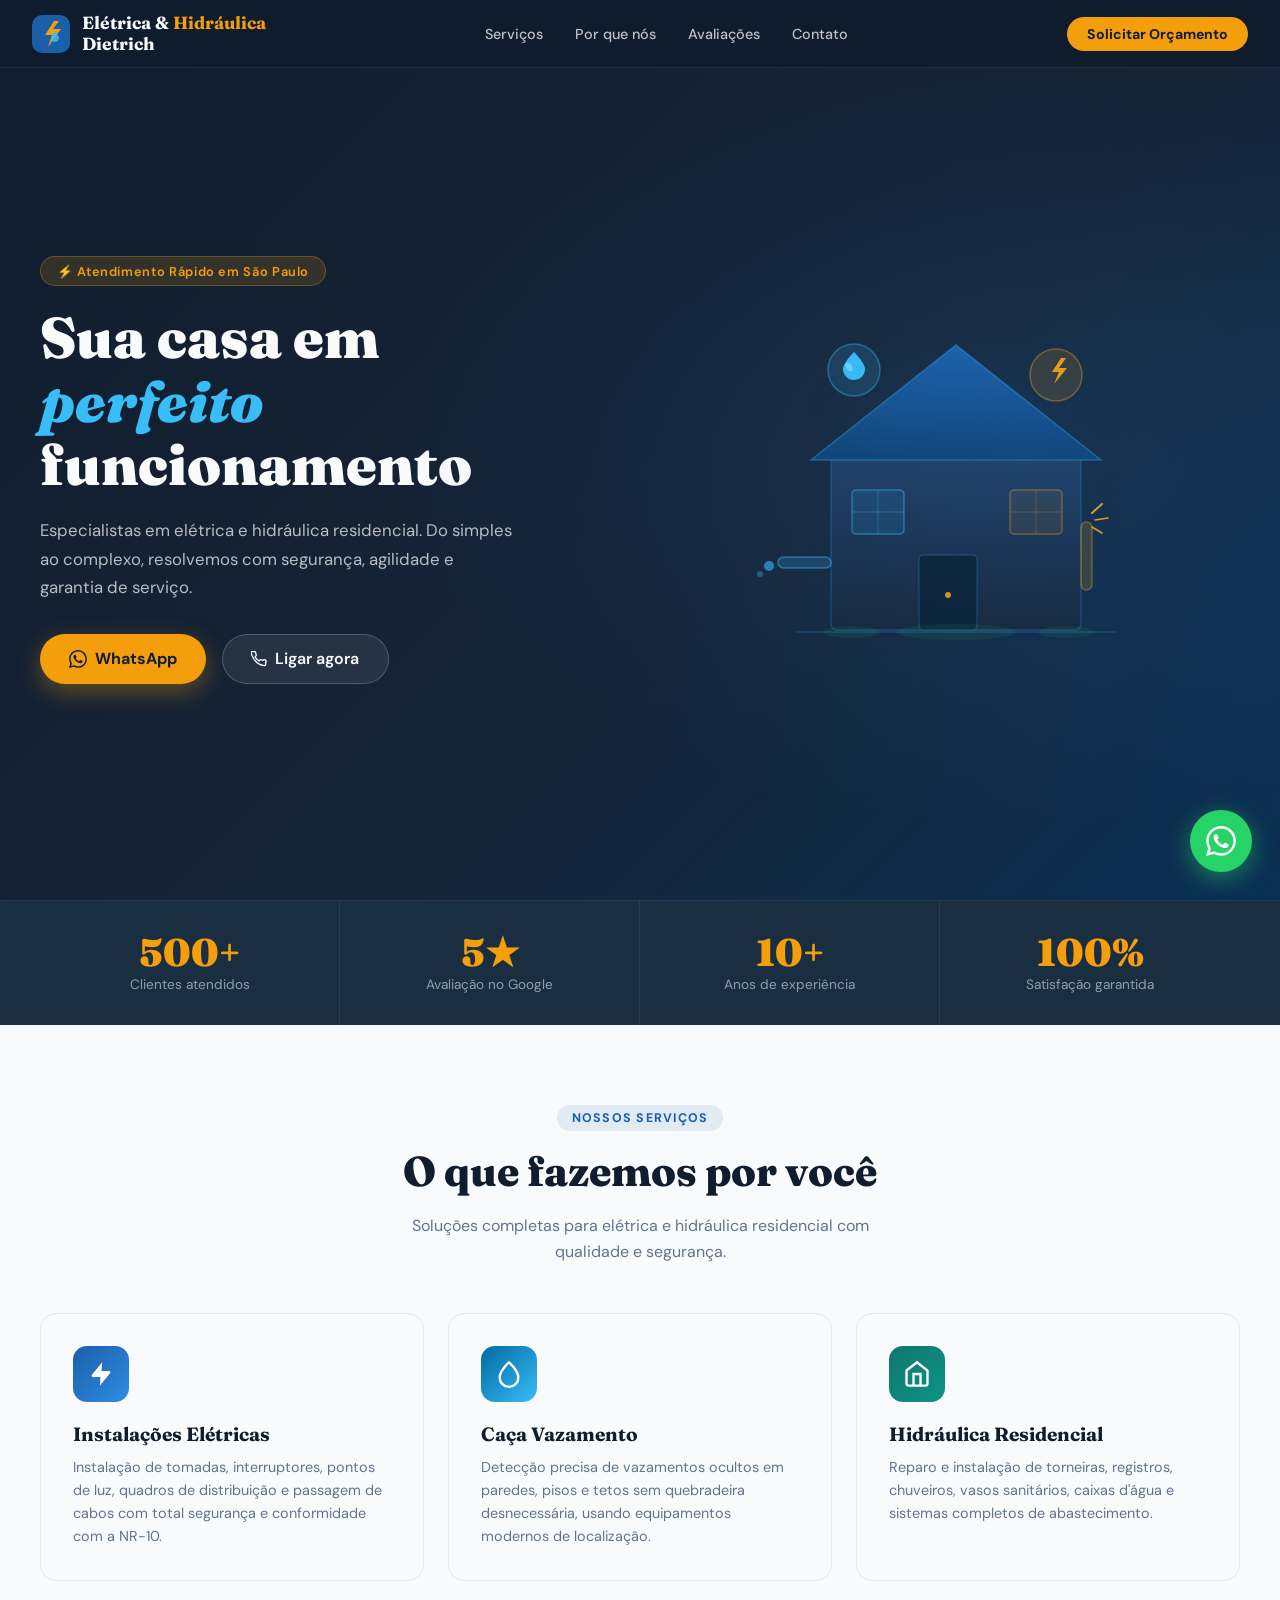
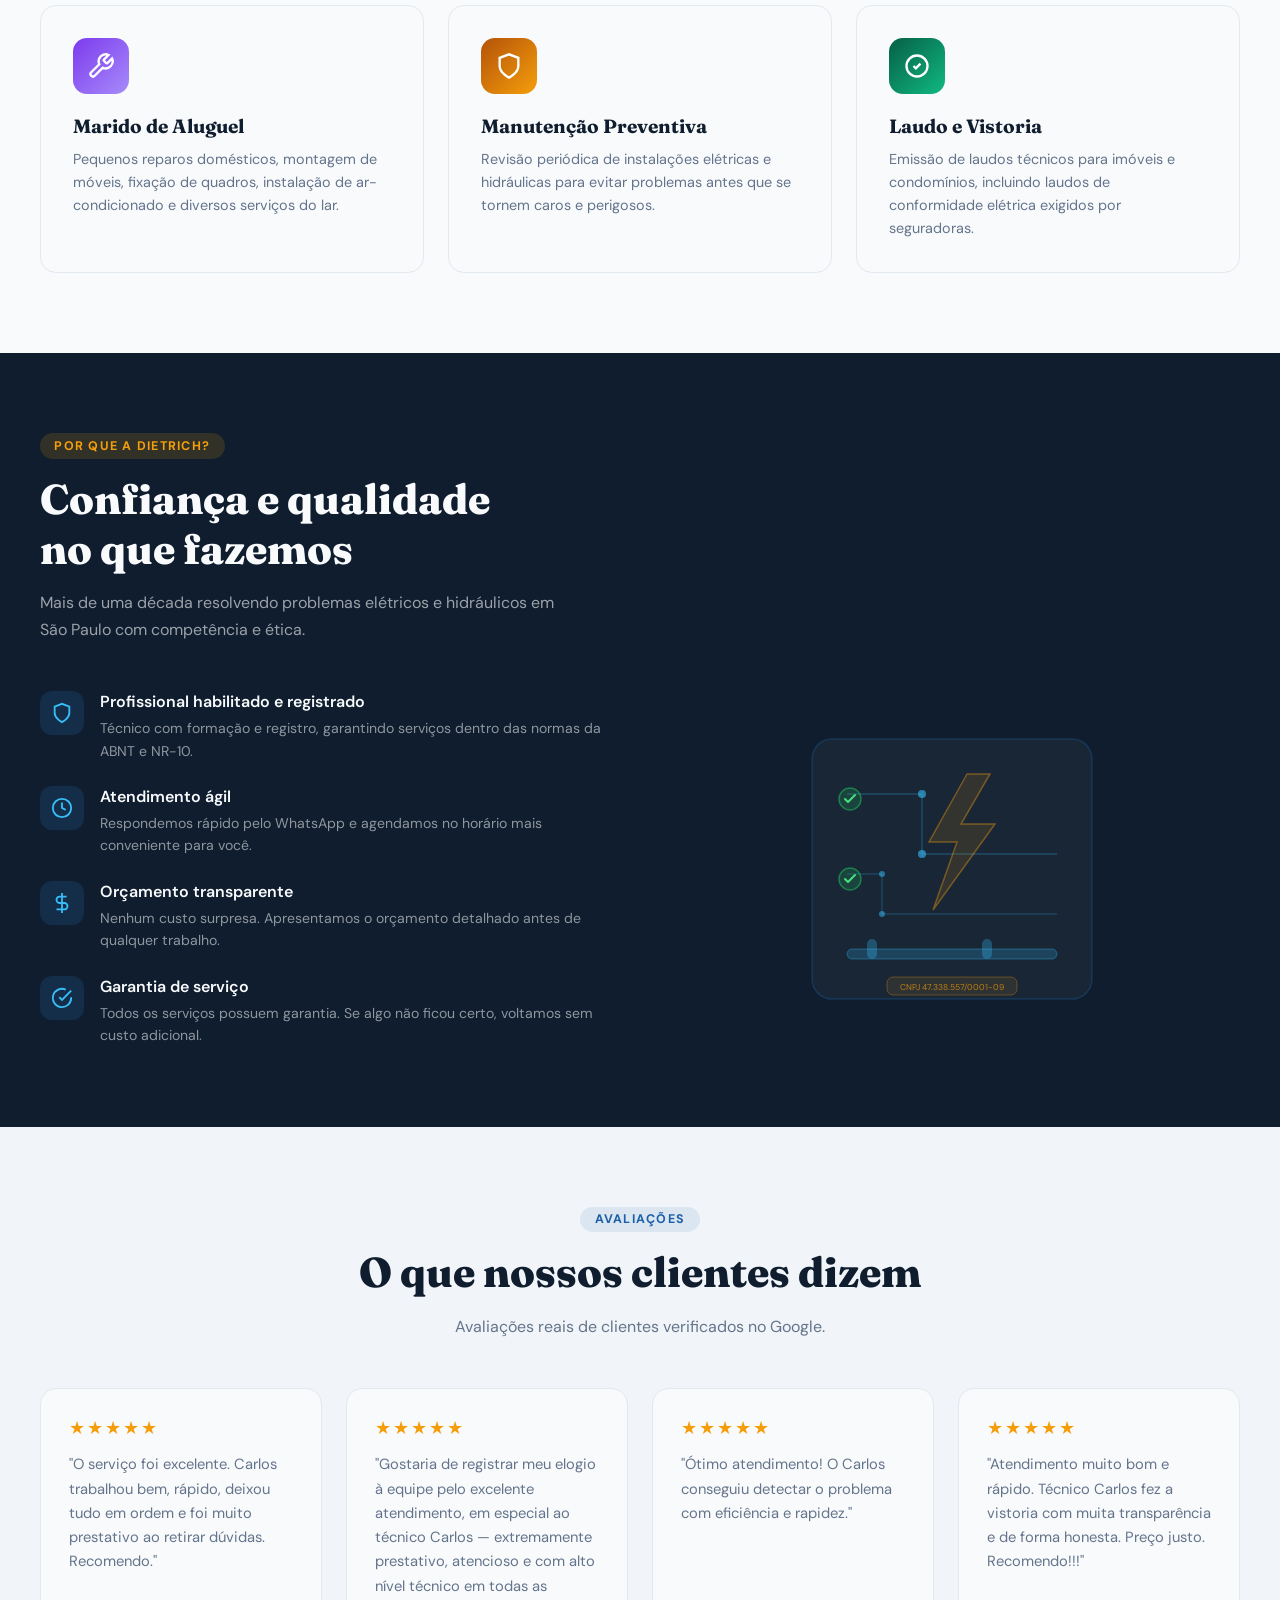
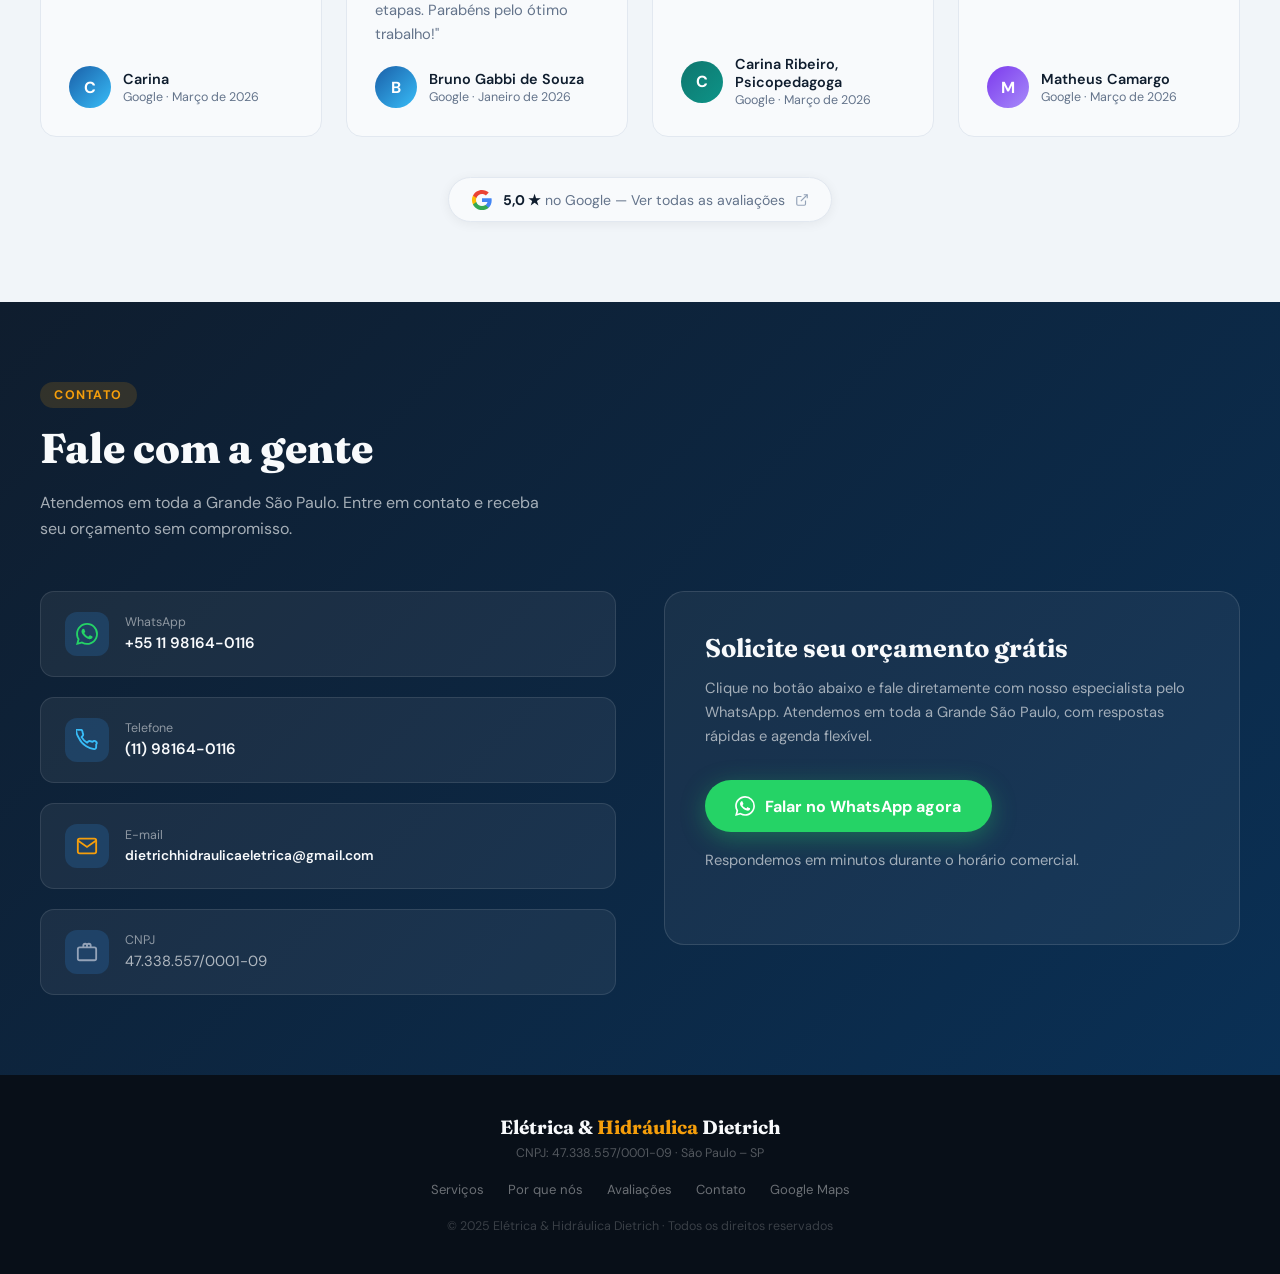
==== index.html @ a181a223 "Add files via upload" ====
<!DOCTYPE html>
<html lang="pt-BR">
<head>
  <meta charset="UTF-8"/>
  <meta name="viewport" content="width=device-width, initial-scale=1.0"/>
  <title>Elétrica & Hidráulica Dietrich – Manutenção Residencial em SP</title>
  <meta name="description" content="Especialistas em elétrica e hidráulica residencial em São Paulo. Atendimento rápido, profissional e confiável. Orçamento grátis!"/>
  <link rel="preconnect" href="https://fonts.googleapis.com"/>
  <link rel="preconnect" href="https://fonts.gstatic.com" crossorigin/>
  <link href="https://fonts.googleapis.com/css2?family=Fraunces:ital,wght@0,300;0,500;0,700;0,900;1,300&family=DM+Sans:wght@300;400;500;600&display=swap" rel="stylesheet"/>
  <style>
    *, *::before, *::after { box-sizing: border-box; margin: 0; padding: 0; }

    :root {
      --navy:   #0f1d2e;
      --navy2:  #162437;
      --blue:   #1a5fa8;
      --sky:    #2f8de4;
      --accent: #f59e0b;
      --water:  #38bdf8;
      --white:  #f8fafc;
      --gray:   #64748b;
      --light:  #e2e8f0;
      --card:   #1a2e42;
      --radius: 16px;
    }

    html { scroll-behavior: smooth; }

    body {
      font-family: 'DM Sans', sans-serif;
      background: var(--white);
      color: var(--navy);
      overflow-x: hidden;
    }

    /* ── NAV ── */
    nav {
      position: fixed; top: 0; left: 0; right: 0; z-index: 100;
      background: rgba(15,29,46,0.95);
      backdrop-filter: blur(12px);
      padding: 0 2rem;
      height: 68px;
      display: flex; align-items: center; justify-content: space-between;
      border-bottom: 1px solid rgba(255,255,255,0.07);
    }
    .nav-logo {
      display: flex; align-items: center; gap: 12px;
      text-decoration: none;
    }
    .nav-logo-text {
      font-family: 'Fraunces', serif;
      font-size: 1.1rem; font-weight: 700;
      color: var(--white); line-height: 1.15;
    }
    .nav-logo-text span { color: var(--accent); }
    .nav-links { display: flex; gap: 2rem; list-style: none; }
    .nav-links a {
      color: rgba(248,250,252,0.75);
      text-decoration: none; font-size: .9rem; font-weight: 500;
      transition: color .2s;
    }
    .nav-links a:hover { color: var(--accent); }
    .nav-cta {
      background: var(--accent); color: var(--navy);
      padding: .5rem 1.25rem; border-radius: 50px;
      font-weight: 700; font-size: .88rem; text-decoration: none;
      transition: opacity .2s;
      white-space: nowrap;
    }
    .nav-cta:hover { opacity: .85; }
    .hamburger { display: none; flex-direction: column; gap: 5px; cursor: pointer; }
    .hamburger span { width: 24px; height: 2px; background: var(--white); border-radius: 2px; display: block; }

    /* ── HERO ── */
    .hero {
      min-height: 100vh;
      background: linear-gradient(135deg, var(--navy) 0%, var(--navy2) 60%, #0a3055 100%);
      display: flex; align-items: center;
      padding: 100px 2rem 60px;
      position: relative; overflow: hidden;
    }
    .hero::before {
      content: '';
      position: absolute; inset: 0;
      background: radial-gradient(ellipse 70% 60% at 80% 50%, rgba(47,141,228,0.12) 0%, transparent 70%);
      pointer-events: none;
    }
    .hero-inner {
      max-width: 1200px; margin: 0 auto; width: 100%;
      display: grid; grid-template-columns: 1fr 1fr; gap: 4rem; align-items: center;
    }
    .hero-badge {
      display: inline-flex; align-items: center; gap: 8px;
      background: rgba(245,158,11,0.15);
      border: 1px solid rgba(245,158,11,0.3);
      color: var(--accent);
      padding: .35rem 1rem; border-radius: 50px;
      font-size: .8rem; font-weight: 600; letter-spacing: .05em;
      margin-bottom: 1.25rem;
    }
    .hero h1 {
      font-family: 'Fraunces', serif;
      font-size: clamp(2.2rem, 5vw, 3.6rem);
      font-weight: 900; line-height: 1.1;
      color: var(--white); margin-bottom: 1.25rem;
    }
    .hero h1 em { font-style: italic; color: var(--water); }
    .hero p {
      font-size: 1.05rem; color: rgba(248,250,252,0.72);
      line-height: 1.7; max-width: 480px; margin-bottom: 2rem;
    }
    .hero-actions { display: flex; gap: 1rem; flex-wrap: wrap; }
    .btn-primary {
      background: var(--accent); color: var(--navy);
      padding: .85rem 1.8rem; border-radius: 50px;
      font-weight: 700; font-size: 1rem; text-decoration: none;
      display: inline-flex; align-items: center; gap: 8px;
      transition: transform .2s, box-shadow .2s;
      box-shadow: 0 8px 24px rgba(245,158,11,0.35);
    }
    .btn-primary:hover { transform: translateY(-2px); box-shadow: 0 12px 32px rgba(245,158,11,0.45); }
    .btn-secondary {
      background: rgba(255,255,255,0.08);
      border: 1px solid rgba(255,255,255,0.2);
      color: var(--white);
      padding: .85rem 1.8rem; border-radius: 50px;
      font-weight: 600; font-size: 1rem; text-decoration: none;
      display: inline-flex; align-items: center; gap: 8px;
      transition: background .2s;
    }
    .btn-secondary:hover { background: rgba(255,255,255,0.14); }
    .hero-visual { display: flex; justify-content: center; align-items: center; }

    /* ── STATS ── */
    .stats-bar { background: var(--card); border-top: 1px solid rgba(255,255,255,0.06); }
    .stats-inner {
      max-width: 1200px; margin: 0 auto;
      display: grid; grid-template-columns: repeat(4,1fr);
    }
    .stat-item {
      text-align: center; padding: 2rem 1rem;
      border-right: 1px solid rgba(255,255,255,0.07);
    }
    .stat-item:last-child { border-right: none; }
    .stat-num {
      font-family: 'Fraunces', serif;
      font-size: 2.4rem; font-weight: 900; color: var(--accent); line-height: 1;
    }
    .stat-label { font-size: .85rem; color: rgba(248,250,252,0.55); margin-top: .3rem; }

    /* ── SECTIONS ── */
    section { padding: 80px 2rem; }
    .section-wrap { max-width: 1200px; margin: 0 auto; }
    .section-tag {
      display: inline-block;
      background: rgba(26,95,168,0.1); color: var(--blue);
      font-size: .78rem; font-weight: 700; letter-spacing: .1em; text-transform: uppercase;
      padding: .3rem .9rem; border-radius: 50px; margin-bottom: 1rem;
    }
    .section-title {
      font-family: 'Fraunces', serif;
      font-size: clamp(1.8rem, 4vw, 2.6rem);
      font-weight: 800; line-height: 1.2; color: var(--navy); margin-bottom: 1rem;
    }
    .section-sub { font-size: 1rem; color: var(--gray); max-width: 520px; line-height: 1.65; }
    .text-center { text-align: center; }
    .text-center .section-sub { margin: 0 auto; }

    /* ── SERVICES ── */
    .services-bg { background: #f8fafc; }
    .services-grid {
      display: grid; grid-template-columns: repeat(auto-fit, minmax(300px,1fr));
      gap: 1.5rem; margin-top: 3rem;
    }
    .service-card {
      background: var(--white);
      border: 1px solid var(--light);
      border-radius: var(--radius);
      padding: 2rem;
      transition: transform .25s, box-shadow .25s;
      position: relative; overflow: hidden;
    }
    .service-card::after {
      content: '';
      position: absolute; bottom: 0; left: 0; right: 0; height: 3px;
      background: linear-gradient(90deg, var(--blue), var(--sky));
      transform: scaleX(0); transform-origin: left; transition: transform .3s;
    }
    .service-card:hover { transform: translateY(-4px); box-shadow: 0 12px 40px rgba(15,29,46,0.1); }
    .service-card:hover::after { transform: scaleX(1); }
    .service-icon {
      width: 56px; height: 56px; border-radius: 14px;
      background: linear-gradient(135deg, var(--blue), var(--sky));
      display: flex; align-items: center; justify-content: center;
      margin-bottom: 1.25rem;
    }
    .service-card h3 {
      font-family: 'Fraunces', serif;
      font-size: 1.2rem; font-weight: 700; margin-bottom: .6rem; color: var(--navy);
    }
    .service-card p { font-size: .9rem; color: var(--gray); line-height: 1.6; }

    /* ── WHY ── */
    .why-bg { background: var(--navy); }
    .why-bg .section-tag { background: rgba(245,158,11,0.15); color: var(--accent); }
    .why-bg .section-title { color: var(--white); }
    .why-bg .section-sub { color: rgba(248,250,252,0.6); }
    .why-grid {
      display: grid; grid-template-columns: 1fr 1fr; gap: 3rem; align-items: center; margin-top: 3rem;
    }
    .why-list { display: flex; flex-direction: column; gap: 1.5rem; }
    .why-item { display: flex; gap: 1rem; align-items: flex-start; }
    .why-dot {
      width: 44px; height: 44px; border-radius: 12px; flex-shrink: 0;
      background: rgba(47,141,228,0.15);
      display: flex; align-items: center; justify-content: center;
    }
    .why-item h4 { color: var(--white); font-size: 1rem; font-weight: 600; margin-bottom: .3rem; }
    .why-item p { color: rgba(248,250,252,0.55); font-size: .88rem; line-height: 1.6; }

    /* ── REVIEWS ── */
    .reviews-bg { background: #f1f5f9; }
    .reviews-grid {
      display: grid; grid-template-columns: repeat(auto-fit, minmax(260px,1fr));
      gap: 1.5rem; margin-top: 3rem;
    }
    .review-card {
      background: var(--white); border-radius: var(--radius);
      padding: 1.75rem; border: 1px solid var(--light);
      transition: transform .2s, box-shadow .2s;
      display: flex; flex-direction: column; justify-content: space-between;
    }
    .review-card:hover { transform: translateY(-3px); box-shadow: 0 8px 32px rgba(15,29,46,0.08); }
    .stars { color: #f59e0b; font-size: 1.1rem; margin-bottom: .8rem; letter-spacing: 2px; }
    .review-text { font-size: .92rem; color: var(--gray); line-height: 1.65; margin-bottom: 1.25rem; flex: 1; }
    .review-author { display: flex; align-items: center; gap: .75rem; }
    .review-avatar {
      width: 42px; height: 42px; border-radius: 50%; flex-shrink: 0;
      background: linear-gradient(135deg, var(--blue), var(--water));
      display: flex; align-items: center; justify-content: center;
      color: white; font-weight: 700; font-size: 1rem;
    }
    .review-name { font-weight: 600; font-size: .9rem; color: var(--navy); }
    .review-date { font-size: .78rem; color: var(--gray); margin-top: .1rem; }
    .google-badge-wrap { text-align: center; margin-top: 2.5rem; }
    .google-badge {
      display: inline-flex; align-items: center; gap: 10px;
      background: var(--white); border: 1px solid var(--light);
      border-radius: 50px; padding: .65rem 1.4rem;
      text-decoration: none;
      box-shadow: 0 2px 12px rgba(0,0,0,0.06);
      transition: box-shadow .2s;
    }
    .google-badge:hover { box-shadow: 0 4px 20px rgba(0,0,0,0.1); }
    .google-badge-text { font-size: .88rem; color: var(--gray); }
    .google-badge-text strong { color: var(--navy); }

    /* ── CONTACT ── */
    .contact-bg { background: linear-gradient(135deg, var(--navy) 0%, #0a3055 100%); }
    .contact-bg .section-tag { background: rgba(245,158,11,0.15); color: var(--accent); }
    .contact-bg .section-title { color: var(--white); }
    .contact-bg .section-sub { color: rgba(248,250,252,0.65); }
    .contact-grid {
      display: grid; grid-template-columns: 1fr 1fr; gap: 3rem; align-items: start; margin-top: 3rem;
    }
    .contact-list { display: flex; flex-direction: column; gap: 1.25rem; }
    .contact-item {
      display: flex; align-items: center; gap: 1rem;
      background: rgba(255,255,255,0.06);
      border: 1px solid rgba(255,255,255,0.1);
      border-radius: 14px; padding: 1.25rem 1.5rem;
      text-decoration: none; transition: background .2s;
    }
    .contact-item:hover { background: rgba(255,255,255,0.1); }
    .contact-item-icon {
      width: 44px; height: 44px; border-radius: 12px; flex-shrink: 0;
      background: rgba(47,141,228,0.2);
      display: flex; align-items: center; justify-content: center;
    }
    .contact-label { font-size: .78rem; color: rgba(255,255,255,0.5); margin-bottom: .2rem; }
    .contact-value { color: var(--white); font-weight: 600; font-size: .95rem; }
    .contact-value-muted { color: rgba(255,255,255,0.65); font-weight: 400; font-size: .92rem; }
    .cta-box {
      background: rgba(255,255,255,0.05);
      border: 1px solid rgba(255,255,255,0.12);
      border-radius: 20px; padding: 2.5rem;
    }
    .cta-box h3 {
      font-family: 'Fraunces', serif;
      font-size: 1.6rem; color: var(--white); margin-bottom: .75rem;
    }
    .cta-box p { color: rgba(255,255,255,0.6); font-size: .92rem; line-height: 1.65; margin-bottom: 2rem; }
    .btn-whatsapp {
      display: inline-flex; align-items: center; gap: 10px;
      background: #25d366; color: white;
      padding: .95rem 1.9rem; border-radius: 50px;
      font-weight: 700; font-size: 1rem; text-decoration: none;
      box-shadow: 0 6px 24px rgba(37,211,102,0.35);
      transition: transform .2s, box-shadow .2s;
    }
    .btn-whatsapp:hover { transform: translateY(-2px); box-shadow: 0 10px 32px rgba(37,211,102,0.45); }
    .cta-note { font-size: .8rem; color: rgba(255,255,255,0.3); margin-top: 1rem; }

    /* ── FOOTER ── */
    footer {
      background: #080f18;
      padding: 2.5rem 2rem; text-align: center;
    }
    .footer-logo {
      font-family: 'Fraunces', serif;
      font-size: 1.2rem; font-weight: 700; color: var(--white); margin-bottom: .4rem;
    }
    .footer-logo span { color: var(--accent); }
    .footer-cnpj { font-size: .78rem; color: rgba(255,255,255,0.3); margin-bottom: 1.25rem; }
    .footer-links { display: flex; gap: 1.5rem; justify-content: center; flex-wrap: wrap; margin-bottom: 1.25rem; }
    .footer-links a { color: rgba(255,255,255,0.4); font-size: .82rem; text-decoration: none; transition: color .2s; }
    .footer-links a:hover { color: var(--accent); }
    .footer-copy { font-size: .78rem; color: rgba(255,255,255,0.2); }

    /* ── FLOATING WHATSAPP ── */
    .float-wa {
      position: fixed; bottom: 28px; right: 28px; z-index: 200;
      width: 62px; height: 62px; border-radius: 50%;
      background: #25d366;
      display: flex; align-items: center; justify-content: center;
      box-shadow: 0 6px 24px rgba(37,211,102,0.5);
      text-decoration: none;
      animation: pulse-wa 2.5s infinite;
      transition: transform .2s;
    }
    .float-wa:hover { transform: scale(1.1); animation: none; box-shadow: 0 8px 32px rgba(37,211,102,0.6); }
    @keyframes pulse-wa {
      0%,100% { box-shadow: 0 6px 24px rgba(37,211,102,0.5); }
      50% { box-shadow: 0 6px 36px rgba(37,211,102,0.8), 0 0 0 12px rgba(37,211,102,0.12); }
    }

    /* ── REVEAL ── */
    .reveal { opacity: 0; transform: translateY(28px); transition: opacity .6s ease, transform .6s ease; }
    .reveal.visible { opacity: 1; transform: none; }

    /* ── RESPONSIVE ── */
    @media (max-width: 900px) {
      .nav-links, .nav-cta { display: none; }
      .hamburger { display: flex; }
      .hero-inner { grid-template-columns: 1fr; text-align: center; }
      .hero-visual { display: none; }
      .hero-actions { justify-content: center; }
      .hero p { margin-left: auto; margin-right: auto; }
      .stats-inner { grid-template-columns: repeat(2,1fr); }
      .stat-item:nth-child(2) { border-right: none; }
      .stat-item { border-bottom: 1px solid rgba(255,255,255,0.07); }
      .stat-item:nth-last-child(-n+2) { border-bottom: none; }
      .why-grid { grid-template-columns: 1fr; }
      .why-visual { display: none; }
      .contact-grid { grid-template-columns: 1fr; }
    }
    @media (max-width: 500px) {
      section { padding: 60px 1.25rem; }
      .hero { padding: 90px 1.25rem 50px; }
      .stats-inner { grid-template-columns: 1fr 1fr; }
    }
  </style>
</head>
<body>

<!-- ═══ NAV ═══ -->
<nav>
  <a class="nav-logo" href="#">
    <svg width="38" height="38" viewBox="0 0 38 38" fill="none">
      <rect width="38" height="38" rx="10" fill="#1a5fa8"/>
      <path d="M22 6L13 20h7l-4 12 13-18h-8l6-8z" fill="#f59e0b"/>
      <path d="M27 23c0 2.2-1.8 4-4 4s-4-1.8-4-4c0-2.2 4-7 4-7s4 4.8 4 7z" fill="#38bdf8" opacity=".85"/>
    </svg>
    <span class="nav-logo-text">Elétrica &amp; <span>Hidráulica</span><br>Dietrich</span>
  </a>
  <ul class="nav-links">
    <li><a href="#servicos">Serviços</a></li>
    <li><a href="#por-que">Por que nós</a></li>
    <li><a href="#avaliacoes">Avaliações</a></li>
    <li><a href="#contato">Contato</a></li>
  </ul>
  <a class="nav-cta" href="https://wa.me/5511981640116?text=Olá! Gostaria de solicitar um orçamento." target="_blank">Solicitar Orçamento</a>
  <div class="hamburger" id="hamburger">
    <span></span><span></span><span></span>
  </div>
</nav>

<!-- ═══ HERO ═══ -->
<section class="hero">
  <div class="hero-inner">
    <div>
      <div class="hero-badge">⚡ Atendimento Rápido em São Paulo</div>
      <h1>Sua casa em <em>perfeito</em> funcionamento</h1>
      <p>Especialistas em elétrica e hidráulica residencial. Do simples ao complexo, resolvemos com segurança, agilidade e garantia de serviço.</p>
      <div class="hero-actions">
        <a class="btn-primary" href="https://wa.me/5511981640116?text=Olá! Gostaria de solicitar um orçamento." target="_blank">
          <svg width="18" height="18" viewBox="0 0 24 24" fill="currentColor"><path d="M17.472 14.382c-.297-.149-1.758-.867-2.03-.967-.273-.099-.471-.148-.67.15-.197.297-.767.966-.94 1.164-.173.199-.347.223-.644.075-.297-.15-1.255-.463-2.39-1.475-.883-.788-1.48-1.761-1.653-2.059-.173-.297-.018-.458.13-.606.134-.133.298-.347.446-.52.149-.174.198-.298.298-.497.099-.198.05-.371-.025-.52-.075-.149-.669-1.612-.916-2.207-.242-.579-.487-.5-.669-.51-.173-.008-.371-.01-.57-.01-.198 0-.52.074-.792.372-.272.297-1.04 1.016-1.04 2.479 0 1.462 1.065 2.875 1.213 3.074.149.198 2.096 3.2 5.077 4.487.709.306 1.262.489 1.694.625.712.227 1.36.195 1.871.118.571-.085 1.758-.719 2.006-1.413.248-.694.248-1.289.173-1.413-.074-.124-.272-.198-.57-.347m-5.421 7.403h-.004a9.87 9.87 0 01-5.031-1.378l-.361-.214-3.741.982.998-3.648-.235-.374a9.86 9.86 0 01-1.51-5.26c.001-5.45 4.436-9.884 9.888-9.884 2.64 0 5.122 1.03 6.988 2.898a9.825 9.825 0 012.893 6.994c-.003 5.45-4.437 9.884-9.885 9.884m8.413-18.297A11.815 11.815 0 0012.05 0C5.495 0 .16 5.335.157 11.892c0 2.096.547 4.142 1.588 5.945L.057 24l6.305-1.654a11.882 11.882 0 005.683 1.448h.005c6.554 0 11.89-5.335 11.893-11.893a11.821 11.821 0 00-3.48-8.413z"/></svg>
          WhatsApp
        </a>
        <a class="btn-secondary" href="tel:+5511981640116">
          <svg width="16" height="16" viewBox="0 0 24 24" fill="none" stroke="currentColor" stroke-width="2"><path d="M22 16.92v3a2 2 0 01-2.18 2 19.79 19.79 0 01-8.63-3.07A19.5 19.5 0 013.07 9.81a19.79 19.79 0 01-3.07-8.68A2 2 0 012 .83h3a2 2 0 012 1.72 12.84 12.84 0 00.7 2.81 2 2 0 01-.45 2.11L6.09 8.91a16 16 0 006 6l1.27-1.27a2 2 0 012.11-.45 12.84 12.84 0 002.81.7A2 2 0 0122 16.92z"/></svg>
          Ligar agora
        </a>
      </div>
    </div>
    <div class="hero-visual">
      <svg width="400" height="400" viewBox="0 0 400 400" fill="none" xmlns="http://www.w3.org/2000/svg">
        <circle cx="200" cy="200" r="180" fill="url(#heroGlow)"/>
        <defs>
          <radialGradient id="heroGlow" cx="50%" cy="50%" r="50%">
            <stop offset="0%" stop-color="#2f8de4" stop-opacity="0.18"/>
            <stop offset="100%" stop-color="transparent"/>
          </radialGradient>
          <linearGradient id="houseBody" x1="0" y1="0" x2="0" y2="1">
            <stop offset="0%" stop-color="#1e3a5f"/>
            <stop offset="100%" stop-color="#162437"/>
          </linearGradient>
          <linearGradient id="roofGrad" x1="0" y1="0" x2="0" y2="1">
            <stop offset="0%" stop-color="#1a5fa8"/>
            <stop offset="100%" stop-color="#0f3d6e"/>
          </linearGradient>
        </defs>
        <!-- House -->
        <rect x="75" y="185" width="250" height="175" rx="6" fill="url(#houseBody)" stroke="rgba(47,141,228,0.3)" stroke-width="1.5"/>
        <polygon points="55,190 200,75 345,190" fill="url(#roofGrad)" stroke="rgba(56,189,248,0.35)" stroke-width="1.5"/>
        <!-- Door -->
        <rect x="163" y="285" width="58" height="75" rx="4" fill="#0a1e30" stroke="rgba(47,141,228,0.4)" stroke-width="1"/>
        <circle cx="192" cy="325" r="3" fill="rgba(245,158,11,0.9)"/>
        <!-- Windows -->
        <rect x="96" y="220" width="52" height="44" rx="4" fill="rgba(56,189,248,0.1)" stroke="rgba(56,189,248,0.45)" stroke-width="1.5"/>
        <line x1="122" y1="220" x2="122" y2="264" stroke="rgba(56,189,248,0.3)" stroke-width="1"/>
        <line x1="96" y1="242" x2="148" y2="242" stroke="rgba(56,189,248,0.3)" stroke-width="1"/>
        <rect x="254" y="220" width="52" height="44" rx="4" fill="rgba(245,158,11,0.08)" stroke="rgba(245,158,11,0.4)" stroke-width="1.5"/>
        <line x1="280" y1="220" x2="280" y2="264" stroke="rgba(245,158,11,0.25)" stroke-width="1"/>
        <line x1="254" y1="242" x2="306" y2="242" stroke="rgba(245,158,11,0.25)" stroke-width="1"/>
        <!-- Electric badge -->
        <circle cx="300" cy="105" r="26" fill="rgba(245,158,11,0.15)" stroke="rgba(245,158,11,0.4)" stroke-width="1.5"/>
        <path d="M305 88l-9 14h7l-5 12 13-16h-8l7-10z" fill="#f59e0b"/>
        <!-- Water drop badge -->
        <circle cx="98" cy="100" r="26" fill="rgba(56,189,248,0.15)" stroke="rgba(56,189,248,0.4)" stroke-width="1.5"/>
        <path d="M98 82c0 0-11 11-11 17a11 11 0 0022 0c0-6-11-17-11-17z" fill="#38bdf8"/>
        <ellipse cx="93" cy="97" rx="3" ry="5" fill="rgba(255,255,255,0.3)" transform="rotate(-30 93 97)"/>
        <!-- Pipe left -->
        <rect x="22" y="287" width="53" height="11" rx="5.5" fill="rgba(56,189,248,0.2)" stroke="rgba(56,189,248,0.45)" stroke-width="1.5"/>
        <circle cx="13" cy="296" r="5" fill="rgba(56,189,248,0.6)"/>
        <circle cx="4" cy="304" r="3" fill="rgba(56,189,248,0.35)"/>
        <!-- Conduit right -->
        <rect x="325" y="252" width="11" height="68" rx="5.5" fill="rgba(245,158,11,0.18)" stroke="rgba(245,158,11,0.4)" stroke-width="1.5"/>
        <line x1="336" y1="243" x2="346" y2="234" stroke="#f59e0b" stroke-width="2" stroke-linecap="round"/>
        <line x1="339" y1="250" x2="352" y2="248" stroke="#f59e0b" stroke-width="1.5" stroke-linecap="round"/>
        <line x1="336" y1="257" x2="346" y2="263" stroke="#f59e0b" stroke-width="1.5" stroke-linecap="round"/>
        <!-- Ground -->
        <line x1="40" y1="362" x2="360" y2="362" stroke="rgba(47,141,228,0.2)" stroke-width="2"/>
        <ellipse cx="200" cy="362" rx="60" ry="8" fill="rgba(34,197,94,0.1)"/>
        <ellipse cx="95" cy="362" rx="28" ry="6" fill="rgba(34,197,94,0.1)"/>
        <ellipse cx="310" cy="362" rx="28" ry="6" fill="rgba(34,197,94,0.1)"/>
      </svg>
    </div>
  </div>
</section>

<!-- ═══ STATS ═══ -->
<div class="stats-bar">
  <div class="stats-inner">
    <div class="stat-item">
      <div class="stat-num">500+</div>
      <div class="stat-label">Clientes atendidos</div>
    </div>
    <div class="stat-item">
      <div class="stat-num">5★</div>
      <div class="stat-label">Avaliação no Google</div>
    </div>
    <div class="stat-item">
      <div class="stat-num">10+</div>
      <div class="stat-label">Anos de experiência</div>
    </div>
    <div class="stat-item">
      <div class="stat-num">100%</div>
      <div class="stat-label">Satisfação garantida</div>
    </div>
  </div>
</div>

<!-- ═══ SERVIÇOS ═══ -->
<section id="servicos" class="services-bg">
  <div class="section-wrap">
    <div class="text-center">
      <span class="section-tag">Nossos Serviços</span>
      <h2 class="section-title">O que fazemos por você</h2>
      <p class="section-sub">Soluções completas para elétrica e hidráulica residencial com qualidade e segurança.</p>
    </div>
    <div class="services-grid">

      <div class="service-card reveal">
        <div class="service-icon">
          <svg width="28" height="28" viewBox="0 0 24 24" fill="white"><path d="M13 2L4.09 12.96A1 1 0 005 14.5h6.5L11 22l8.91-10.96A1 1 0 0019 9.5H12.5L13 2z"/></svg>
        </div>
        <h3>Instalações Elétricas</h3>
        <p>Instalação de tomadas, interruptores, pontos de luz, quadros de distribuição e passagem de cabos com total segurança e conformidade com a NR-10.</p>
      </div>

      <div class="service-card reveal">
        <div class="service-icon" style="background:linear-gradient(135deg,#0369a1,#38bdf8)">
          <svg width="28" height="28" viewBox="0 0 24 24" fill="none" stroke="white" stroke-width="2"><path d="M12 2c0 0-8 7-8 13a8 8 0 0016 0c0-6-8-13-8-13z"/></svg>
        </div>
        <h3>Caça Vazamento</h3>
        <p>Detecção precisa de vazamentos ocultos em paredes, pisos e tetos sem quebradeira desnecessária, usando equipamentos modernos de localização.</p>
      </div>

      <div class="service-card reveal">
        <div class="service-icon" style="background:linear-gradient(135deg,#0f766e,#0d9488)">
          <svg width="28" height="28" viewBox="0 0 24 24" fill="none" stroke="white" stroke-width="2"><path d="M3 9l9-7 9 7v11a2 2 0 01-2 2H5a2 2 0 01-2-2z"/><polyline points="9 22 9 12 15 12 15 22"/></svg>
        </div>
        <h3>Hidráulica Residencial</h3>
        <p>Reparo e instalação de torneiras, registros, chuveiros, vasos sanitários, caixas d'água e sistemas completos de abastecimento.</p>
      </div>

      <div class="service-card reveal">
        <div class="service-icon" style="background:linear-gradient(135deg,#7c3aed,#a78bfa)">
          <svg width="28" height="28" viewBox="0 0 24 24" fill="none" stroke="white" stroke-width="2"><path d="M14.7 6.3a1 1 0 000 1.4l1.6 1.6a1 1 0 001.4 0l3.77-3.77a6 6 0 01-7.94 7.94l-6.91 6.91a2.12 2.12 0 01-3-3l6.91-6.91a6 6 0 017.94-7.94l-3.76 3.76z"/></svg>
        </div>
        <h3>Marido de Aluguel</h3>
        <p>Pequenos reparos domésticos, montagem de móveis, fixação de quadros, instalação de ar-condicionado e diversos serviços do lar.</p>
      </div>

      <div class="service-card reveal">
        <div class="service-icon" style="background:linear-gradient(135deg,#b45309,#f59e0b)">
          <svg width="28" height="28" viewBox="0 0 24 24" fill="none" stroke="white" stroke-width="2"><path d="M12 22s8-4 8-10V5l-8-3-8 3v7c0 6 8 10 8 10z"/></svg>
        </div>
        <h3>Manutenção Preventiva</h3>
        <p>Revisão periódica de instalações elétricas e hidráulicas para evitar problemas antes que se tornem caros e perigosos.</p>
      </div>

      <div class="service-card reveal">
        <div class="service-icon" style="background:linear-gradient(135deg,#065f46,#10b981)">
          <svg width="28" height="28" viewBox="0 0 24 24" fill="none" stroke="white" stroke-width="2"><path d="M9 12l2 2 4-4"/><path d="M21 12c0 4.97-4.03 9-9 9S3 16.97 3 12 7.03 3 12 3s9 4.03 9 9z"/></svg>
        </div>
        <h3>Laudo e Vistoria</h3>
        <p>Emissão de laudos técnicos para imóveis e condomínios, incluindo laudos de conformidade elétrica exigidos por seguradoras.</p>
      </div>

    </div>
  </div>
</section>

<!-- ═══ POR QUE NÓS ═══ -->
<section id="por-que" class="why-bg">
  <div class="section-wrap">
    <span class="section-tag">Por que a Dietrich?</span>
    <h2 class="section-title">Confiança e qualidade<br>no que fazemos</h2>
    <p class="section-sub">Mais de uma década resolvendo problemas elétricos e hidráulicos em São Paulo com competência e ética.</p>
    <div class="why-grid">
      <div class="why-list">
        <div class="why-item reveal">
          <div class="why-dot">
            <svg width="22" height="22" viewBox="0 0 24 24" fill="none" stroke="#38bdf8" stroke-width="2"><path d="M12 22s8-4 8-10V5l-8-3-8 3v7c0 6 8 10 8 10z"/></svg>
          </div>
          <div>
            <h4>Profissional habilitado e registrado</h4>
            <p>Técnico com formação e registro, garantindo serviços dentro das normas da ABNT e NR-10.</p>
          </div>
        </div>
        <div class="why-item reveal">
          <div class="why-dot">
            <svg width="22" height="22" viewBox="0 0 24 24" fill="none" stroke="#38bdf8" stroke-width="2"><circle cx="12" cy="12" r="10"/><path d="M12 6v6l4 2"/></svg>
          </div>
          <div>
            <h4>Atendimento ágil</h4>
            <p>Respondemos rápido pelo WhatsApp e agendamos no horário mais conveniente para você.</p>
          </div>
        </div>
        <div class="why-item reveal">
          <div class="why-dot">
            <svg width="22" height="22" viewBox="0 0 24 24" fill="none" stroke="#38bdf8" stroke-width="2"><line x1="12" y1="1" x2="12" y2="23"/><path d="M17 5H9.5a3.5 3.5 0 000 7h5a3.5 3.5 0 010 7H6"/></svg>
          </div>
          <div>
            <h4>Orçamento transparente</h4>
            <p>Nenhum custo surpresa. Apresentamos o orçamento detalhado antes de qualquer trabalho.</p>
          </div>
        </div>
        <div class="why-item reveal">
          <div class="why-dot">
            <svg width="22" height="22" viewBox="0 0 24 24" fill="none" stroke="#38bdf8" stroke-width="2"><path d="M22 11.08V12a10 10 0 11-5.93-9.14"/><polyline points="22 4 12 14.01 9 11.01"/></svg>
          </div>
          <div>
            <h4>Garantia de serviço</h4>
            <p>Todos os serviços possuem garantia. Se algo não ficou certo, voltamos sem custo adicional.</p>
          </div>
        </div>
      </div>
      <div class="why-visual reveal" style="display:flex;justify-content:center;">
        <svg width="320" height="300" viewBox="0 0 320 300" fill="none" xmlns="http://www.w3.org/2000/svg">
          <rect x="20" y="20" width="280" height="260" rx="20" fill="rgba(255,255,255,0.04)" stroke="rgba(47,141,228,0.2)" stroke-width="1.5"/>
          <line x1="55" y1="75" x2="130" y2="75" stroke="rgba(56,189,248,0.25)" stroke-width="1.5"/>
          <line x1="130" y1="75" x2="130" y2="135" stroke="rgba(56,189,248,0.25)" stroke-width="1.5"/>
          <line x1="130" y1="135" x2="265" y2="135" stroke="rgba(56,189,248,0.25)" stroke-width="1.5"/>
          <circle cx="130" cy="75" r="4" fill="#38bdf8" opacity=".6"/>
          <circle cx="130" cy="135" r="4" fill="#38bdf8" opacity=".6"/>
          <line x1="55" y1="155" x2="90" y2="155" stroke="rgba(56,189,248,0.2)" stroke-width="1.5"/>
          <line x1="90" y1="155" x2="90" y2="195" stroke="rgba(56,189,248,0.2)" stroke-width="1.5"/>
          <line x1="90" y1="195" x2="265" y2="195" stroke="rgba(56,189,248,0.2)" stroke-width="1.5"/>
          <circle cx="90" cy="155" r="3" fill="#38bdf8" opacity=".5"/>
          <circle cx="90" cy="195" r="3" fill="#38bdf8" opacity=".5"/>
          <rect x="55" y="230" width="210" height="10" rx="5" fill="rgba(56,189,248,0.2)" stroke="rgba(56,189,248,0.35)" stroke-width="1"/>
          <rect x="75" y="220" width="10" height="20" rx="5" fill="rgba(56,189,248,0.3)"/>
          <rect x="190" y="220" width="10" height="20" rx="5" fill="rgba(56,189,248,0.3)"/>
          <path d="M175 55l-38 68h28l-24 68 62-86h-34l29-50z" fill="rgba(245,158,11,0.12)" stroke="rgba(245,158,11,0.4)" stroke-width="1.5"/>
          <circle cx="58" cy="80" r="11" fill="rgba(34,197,94,0.2)" stroke="rgba(34,197,94,0.5)" stroke-width="1.5"/>
          <path d="M53 80l3 3 7-7" stroke="#4ade80" stroke-width="2" stroke-linecap="round" stroke-linejoin="round"/>
          <circle cx="58" cy="160" r="11" fill="rgba(34,197,94,0.2)" stroke="rgba(34,197,94,0.5)" stroke-width="1.5"/>
          <path d="M53 160l3 3 7-7" stroke="#4ade80" stroke-width="2" stroke-linecap="round" stroke-linejoin="round"/>
          <rect x="95" y="258" width="130" height="18" rx="6" fill="rgba(245,158,11,0.1)" stroke="rgba(245,158,11,0.3)" stroke-width="1"/>
          <text x="160" y="271" fill="rgba(245,158,11,0.7)" font-size="8.5" text-anchor="middle" font-family="DM Sans,sans-serif">CNPJ 47.338.557/0001-09</text>
        </svg>
      </div>
    </div>
  </div>
</section>

<!-- ═══ AVALIAÇÕES ═══ -->
<section id="avaliacoes" class="reviews-bg">
  <div class="section-wrap">
    <div class="text-center">
      <span class="section-tag">Avaliações</span>
      <h2 class="section-title">O que nossos clientes dizem</h2>
      <p class="section-sub">Avaliações reais de clientes verificados no Google.</p>
    </div>
    <div class="reviews-grid">

      <div class="review-card reveal">
        <div>
          <div class="stars">★★★★★</div>
          <p class="review-text">"O serviço foi excelente. Carlos trabalhou bem, rápido, deixou tudo em ordem e foi muito prestativo ao retirar dúvidas. Recomendo."</p>
        </div>
        <div class="review-author">
          <div class="review-avatar">C</div>
          <div>
            <div class="review-name">Carina</div>
            <div class="review-date">Google · Março de 2026</div>
          </div>
        </div>
      </div>

      <div class="review-card reveal">
        <div>
          <div class="stars">★★★★★</div>
          <p class="review-text">"Gostaria de registrar meu elogio à equipe pelo excelente atendimento, em especial ao técnico Carlos — extremamente prestativo, atencioso e com alto nível técnico em todas as etapas. Parabéns pelo ótimo trabalho!"</p>
        </div>
        <div class="review-author">
          <div class="review-avatar" style="background:linear-gradient(135deg,#1a5fa8,#38bdf8)">B</div>
          <div>
            <div class="review-name">Bruno Gabbi de Souza</div>
            <div class="review-date">Google · Janeiro de 2026</div>
          </div>
        </div>
      </div>

      <div class="review-card reveal">
        <div>
          <div class="stars">★★★★★</div>
          <p class="review-text">"Ótimo atendimento! O Carlos conseguiu detectar o problema com eficiência e rapidez."</p>
        </div>
        <div class="review-author">
          <div class="review-avatar" style="background:linear-gradient(135deg,#0f766e,#0d9488)">C</div>
          <div>
            <div class="review-name">Carina Ribeiro, Psicopedagoga</div>
            <div class="review-date">Google · Março de 2026</div>
          </div>
        </div>
      </div>

      <div class="review-card reveal">
        <div>
          <div class="stars">★★★★★</div>
          <p class="review-text">"Atendimento muito bom e rápido. Técnico Carlos fez a vistoria com muita transparência e de forma honesta. Preço justo. Recomendo!!!"</p>
        </div>
        <div class="review-author">
          <div class="review-avatar" style="background:linear-gradient(135deg,#7c3aed,#a78bfa)">M</div>
          <div>
            <div class="review-name">Matheus Camargo</div>
            <div class="review-date">Google · Março de 2026</div>
          </div>
        </div>
      </div>

    </div>

    <div class="google-badge-wrap">
      <a class="google-badge" href="https://maps.app.goo.gl/bh8KC7yodrCmTVv69" target="_blank">
        <svg width="22" height="22" viewBox="0 0 24 24">
          <path d="M22.56 12.25c0-.78-.07-1.53-.2-2.25H12v4.26h5.92c-.26 1.37-1.04 2.53-2.21 3.31v2.77h3.57c2.08-1.92 3.28-4.74 3.28-8.09z" fill="#4285F4"/>
          <path d="M12 23c2.97 0 5.46-.98 7.28-2.66l-3.57-2.77c-.98.66-2.23 1.06-3.71 1.06-2.86 0-5.29-1.93-6.16-4.53H2.18v2.84C3.99 20.53 7.7 23 12 23z" fill="#34A853"/>
          <path d="M5.84 14.09c-.22-.66-.35-1.36-.35-2.09s.13-1.43.35-2.09V7.07H2.18C1.43 8.55 1 10.22 1 12s.43 3.45 1.18 4.93l2.85-2.22.81-.62z" fill="#FBBC05"/>
          <path d="M12 5.38c1.62 0 3.06.56 4.21 1.64l3.15-3.15C17.45 2.09 14.97 1 12 1 7.7 1 3.99 3.47 2.18 7.07l3.66 2.84c.87-2.6 3.3-4.53 6.16-4.53z" fill="#EA4335"/>
        </svg>
        <div class="google-badge-text"><strong>5,0 ★</strong> no Google — Ver todas as avaliações</div>
        <svg width="14" height="14" viewBox="0 0 24 24" fill="none" stroke="#94a3b8" stroke-width="2"><path d="M18 13v6a2 2 0 01-2 2H5a2 2 0 01-2-2V8a2 2 0 012-2h6"/><polyline points="15 3 21 3 21 9"/><line x1="10" y1="14" x2="21" y2="3"/></svg>
      </a>
    </div>
  </div>
</section>

<!-- ═══ CONTATO ═══ -->
<section id="contato" class="contact-bg">
  <div class="section-wrap">
    <span class="section-tag">Contato</span>
    <h2 class="section-title">Fale com a gente</h2>
    <p class="section-sub">Atendemos em toda a Grande São Paulo. Entre em contato e receba seu orçamento sem compromisso.</p>
    <div class="contact-grid">

      <div class="contact-list reveal">
        <a class="contact-item" href="https://wa.me/5511981640116?text=Olá! Gostaria de solicitar um orçamento." target="_blank">
          <div class="contact-item-icon">
            <svg width="22" height="22" viewBox="0 0 24 24" fill="#25d366"><path d="M17.472 14.382c-.297-.149-1.758-.867-2.03-.967-.273-.099-.471-.148-.67.15-.197.297-.767.966-.94 1.164-.173.199-.347.223-.644.075-.297-.15-1.255-.463-2.39-1.475-.883-.788-1.48-1.761-1.653-2.059-.173-.297-.018-.458.13-.606.134-.133.298-.347.446-.52.149-.174.198-.298.298-.497.099-.198.05-.371-.025-.52-.075-.149-.669-1.612-.916-2.207-.242-.579-.487-.5-.669-.51-.173-.008-.371-.01-.57-.01-.198 0-.52.074-.792.372-.272.297-1.04 1.016-1.04 2.479 0 1.462 1.065 2.875 1.213 3.074.149.198 2.096 3.2 5.077 4.487.709.306 1.262.489 1.694.625.712.227 1.36.195 1.871.118.571-.085 1.758-.719 2.006-1.413.248-.694.248-1.289.173-1.413-.074-.124-.272-.198-.57-.347m-5.421 7.403h-.004a9.87 9.87 0 01-5.031-1.378l-.361-.214-3.741.982.998-3.648-.235-.374a9.86 9.86 0 01-1.51-5.26c.001-5.45 4.436-9.884 9.888-9.884 2.64 0 5.122 1.03 6.988 2.898a9.825 9.825 0 012.893 6.994c-.003 5.45-4.437 9.884-9.885 9.884m8.413-18.297A11.815 11.815 0 0012.05 0C5.495 0 .16 5.335.157 11.892c0 2.096.547 4.142 1.588 5.945L.057 24l6.305-1.654a11.882 11.882 0 005.683 1.448h.005c6.554 0 11.89-5.335 11.893-11.893a11.821 11.821 0 00-3.48-8.413z"/></svg>
          </div>
          <div>
            <div class="contact-label">WhatsApp</div>
            <div class="contact-value">+55 11 98164-0116</div>
          </div>
        </a>
        <a class="contact-item" href="tel:+5511981640116">
          <div class="contact-item-icon">
            <svg width="22" height="22" viewBox="0 0 24 24" fill="none" stroke="#38bdf8" stroke-width="2"><path d="M22 16.92v3a2 2 0 01-2.18 2 19.79 19.79 0 01-8.63-3.07A19.5 19.5 0 013.07 9.81a19.79 19.79 0 01-3.07-8.68A2 2 0 012 .83h3a2 2 0 012 1.72 12.84 12.84 0 00.7 2.81 2 2 0 01-.45 2.11L6.09 8.91a16 16 0 006 6l1.27-1.27a2 2 0 012.11-.45 12.84 12.84 0 002.81.7A2 2 0 0122 16.92z"/></svg>
          </div>
          <div>
            <div class="contact-label">Telefone</div>
            <div class="contact-value">(11) 98164-0116</div>
          </div>
        </a>
        <a class="contact-item" href="mailto:dietrichhidraulicaeletrica@gmail.com">
          <div class="contact-item-icon">
            <svg width="22" height="22" viewBox="0 0 24 24" fill="none" stroke="#f59e0b" stroke-width="2"><path d="M4 4h16c1.1 0 2 .9 2 2v12c0 1.1-.9 2-2 2H4c-1.1 0-2-.9-2-2V6c0-1.1.9-2 2-2z"/><polyline points="22,6 12,13 2,6"/></svg>
          </div>
          <div>
            <div class="contact-label">E-mail</div>
            <div class="contact-value" style="font-size:.85rem;">dietrichhidraulicaeletrica@gmail.com</div>
          </div>
        </a>
        <div class="contact-item" style="cursor:default;">
          <div class="contact-item-icon">
            <svg width="22" height="22" viewBox="0 0 24 24" fill="none" stroke="#94a3b8" stroke-width="2"><rect x="2" y="7" width="20" height="14" rx="2"/><path d="M16 7V5a2 2 0 00-4 0v2M8 7V5a2 2 0 014 0"/></svg>
          </div>
          <div>
            <div class="contact-label">CNPJ</div>
            <div class="contact-value-muted">47.338.557/0001-09</div>
          </div>
        </div>
      </div>

      <div class="cta-box reveal">
        <h3>Solicite seu orçamento grátis</h3>
        <p>Clique no botão abaixo e fale diretamente com nosso especialista pelo WhatsApp. Atendemos em toda a Grande São Paulo, com respostas rápidas e agenda flexível.</p>
        <a class="btn-whatsapp" href="https://wa.me/5511981640116?text=Olá! Vi o site da Elétrica %26 Hidráulica Dietrich e gostaria de um orçamento." target="_blank">
          <svg width="20" height="20" viewBox="0 0 24 24" fill="white"><path d="M17.472 14.382c-.297-.149-1.758-.867-2.03-.967-.273-.099-.471-.148-.67.15-.197.297-.767.966-.94 1.164-.173.199-.347.223-.644.075-.297-.15-1.255-.463-2.39-1.475-.883-.788-1.48-1.761-1.653-2.059-.173-.297-.018-.458.13-.606.134-.133.298-.347.446-.52.149-.174.198-.298.298-.497.099-.198.05-.371-.025-.52-.075-.149-.669-1.612-.916-2.207-.242-.579-.487-.5-.669-.51-.173-.008-.371-.01-.57-.01-.198 0-.52.074-.792.372-.272.297-1.04 1.016-1.04 2.479 0 1.462 1.065 2.875 1.213 3.074.149.198 2.096 3.2 5.077 4.487.709.306 1.262.489 1.694.625.712.227 1.36.195 1.871.118.571-.085 1.758-.719 2.006-1.413.248-.694.248-1.289.173-1.413-.074-.124-.272-.198-.57-.347m-5.421 7.403h-.004a9.87 9.87 0 01-5.031-1.378l-.361-.214-3.741.982.998-3.648-.235-.374a9.86 9.86 0 01-1.51-5.26c.001-5.45 4.436-9.884 9.888-9.884 2.64 0 5.122 1.03 6.988 2.898a9.825 9.825 0 012.893 6.994c-.003 5.45-4.437 9.884-9.885 9.884m8.413-18.297A11.815 11.815 0 0012.05 0C5.495 0 .16 5.335.157 11.892c0 2.096.547 4.142 1.588 5.945L.057 24l6.305-1.654a11.882 11.882 0 005.683 1.448h.005c6.554 0 11.89-5.335 11.893-11.893a11.821 11.821 0 00-3.48-8.413z"/></svg>
          Falar no WhatsApp agora
        </a>
        <p class="cta-note">Respondemos em minutos durante o horário comercial.</p>
      </div>

    </div>
  </div>
</section>

<!-- ═══ FOOTER ═══ -->
<footer>
  <div class="footer-logo">Elétrica &amp; <span>Hidráulica</span> Dietrich</div>
  <div class="footer-cnpj">CNPJ: 47.338.557/0001-09 · São Paulo – SP</div>
  <div class="footer-links">
    <a href="#servicos">Serviços</a>
    <a href="#por-que">Por que nós</a>
    <a href="#avaliacoes">Avaliações</a>
    <a href="#contato">Contato</a>
    <a href="https://maps.app.goo.gl/bh8KC7yodrCmTVv69" target="_blank">Google Maps</a>
  </div>
  <div class="footer-copy">© 2025 Elétrica &amp; Hidráulica Dietrich · Todos os direitos reservados</div>
</footer>

<!-- ═══ BOTÃO FLUTUANTE WHATSAPP ═══ -->
<a class="float-wa" href="https://wa.me/5511981640116?text=Olá! Gostaria de solicitar um orçamento." target="_blank" aria-label="Falar pelo WhatsApp">
  <svg width="30" height="30" viewBox="0 0 24 24" fill="white"><path d="M17.472 14.382c-.297-.149-1.758-.867-2.03-.967-.273-.099-.471-.148-.67.15-.197.297-.767.966-.94 1.164-.173.199-.347.223-.644.075-.297-.15-1.255-.463-2.39-1.475-.883-.788-1.48-1.761-1.653-2.059-.173-.297-.018-.458.13-.606.134-.133.298-.347.446-.52.149-.174.198-.298.298-.497.099-.198.05-.371-.025-.52-.075-.149-.669-1.612-.916-2.207-.242-.579-.487-.5-.669-.51-.173-.008-.371-.01-.57-.01-.198 0-.52.074-.792.372-.272.297-1.04 1.016-1.04 2.479 0 1.462 1.065 2.875 1.213 3.074.149.198 2.096 3.2 5.077 4.487.709.306 1.262.489 1.694.625.712.227 1.36.195 1.871.118.571-.085 1.758-.719 2.006-1.413.248-.694.248-1.289.173-1.413-.074-.124-.272-.198-.57-.347m-5.421 7.403h-.004a9.87 9.87 0 01-5.031-1.378l-.361-.214-3.741.982.998-3.648-.235-.374a9.86 9.86 0 01-1.51-5.26c.001-5.45 4.436-9.884 9.888-9.884 2.64 0 5.122 1.03 6.988 2.898a9.825 9.825 0 012.893 6.994c-.003 5.45-4.437 9.884-9.885 9.884m8.413-18.297A11.815 11.815 0 0012.05 0C5.495 0 .16 5.335.157 11.892c0 2.096.547 4.142 1.588 5.945L.057 24l6.305-1.654a11.882 11.882 0 005.683 1.448h.005c6.554 0 11.89-5.335 11.893-11.893a11.821 11.821 0 00-3.48-8.413z"/></svg>
</a>

<script>
  // Scroll reveal
  const observer = new IntersectionObserver((entries) => {
    entries.forEach((entry, i) => {
      if (entry.isIntersecting) {
        setTimeout(() => entry.target.classList.add('visible'), i * 80);
        observer.unobserve(entry.target);
      }
    });
  }, { threshold: 0.1 });
  document.querySelectorAll('.reveal').forEach(el => observer.observe(el));

  // Hamburger menu
  document.getElementById('hamburger').addEventListener('click', () => {
    const links = document.querySelector('.nav-links');
    if (links.style.display === 'flex') {
      links.style.display = 'none';
    } else {
      links.style.cssText = 'display:flex;flex-direction:column;position:absolute;top:68px;left:0;right:0;background:rgba(15,29,46,0.98);padding:1.5rem 2rem;gap:1.25rem;';
    }
  });
</script>
</body>
</html>
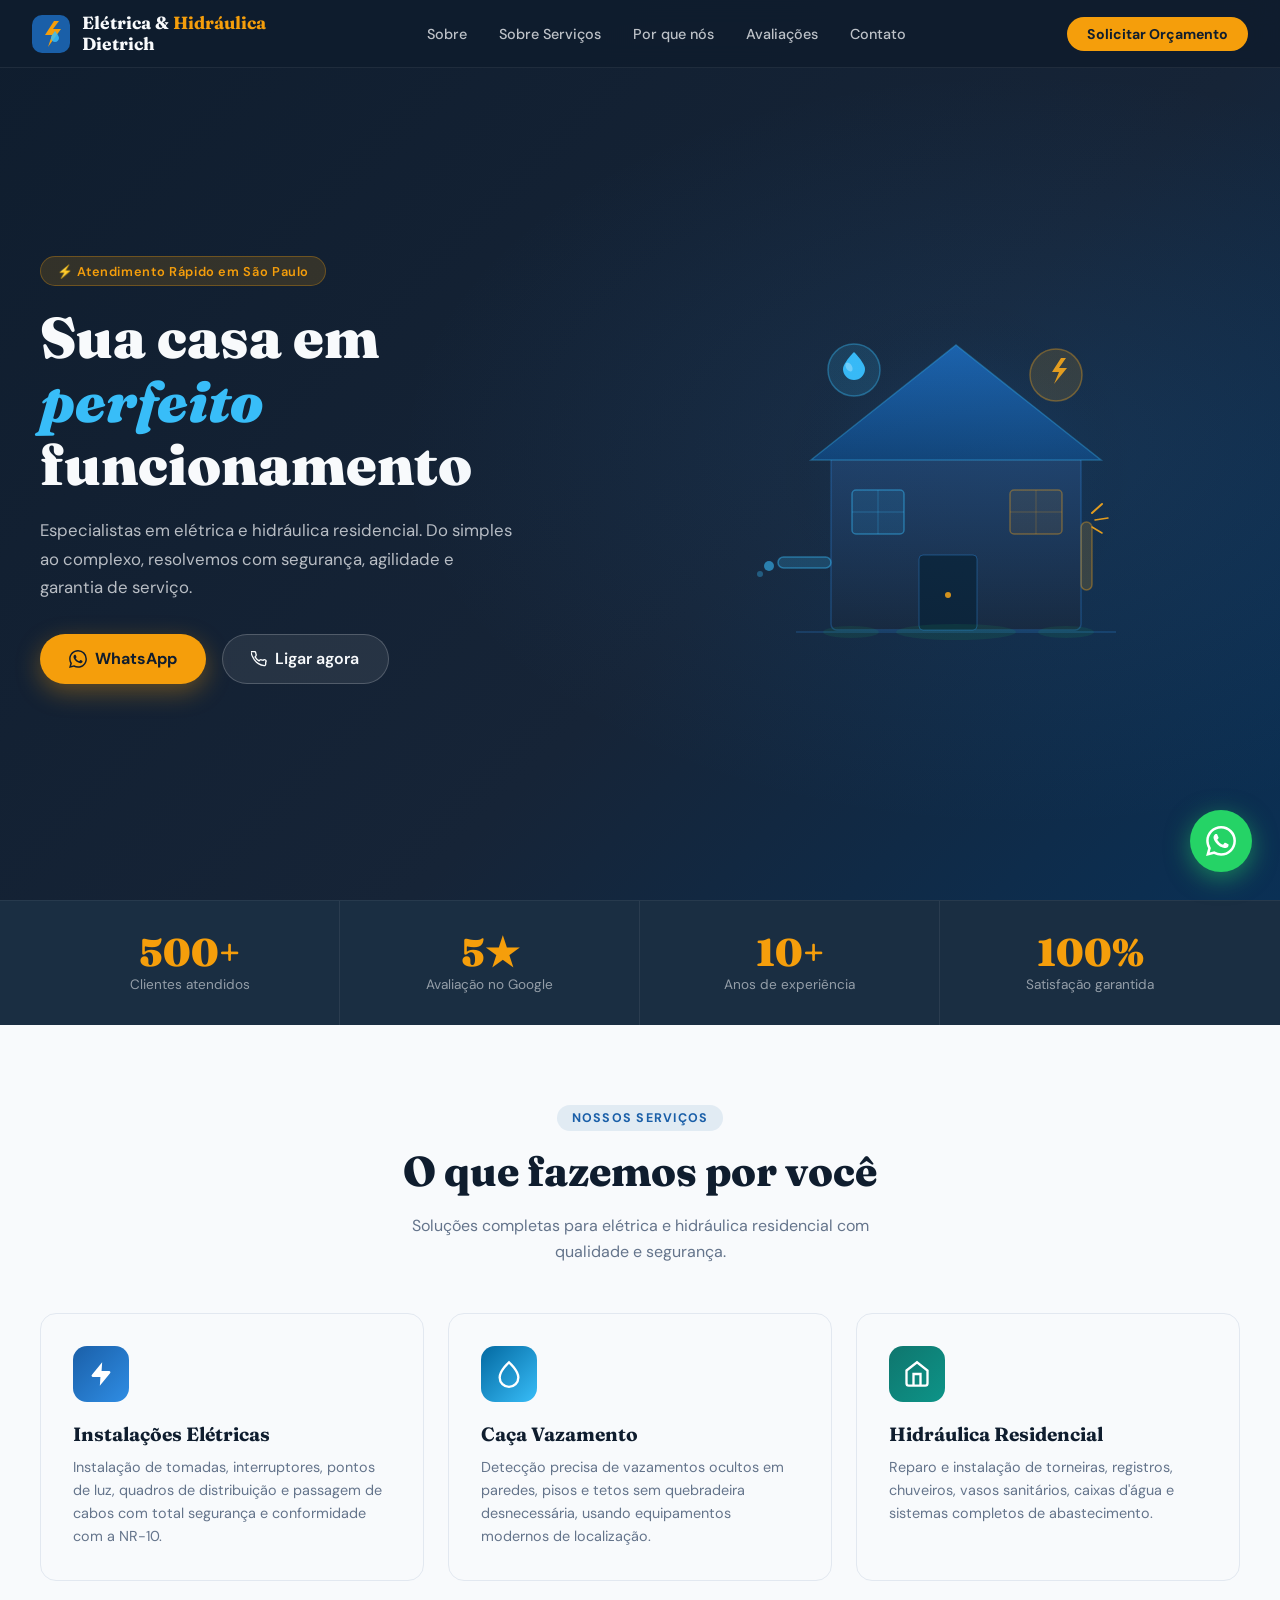
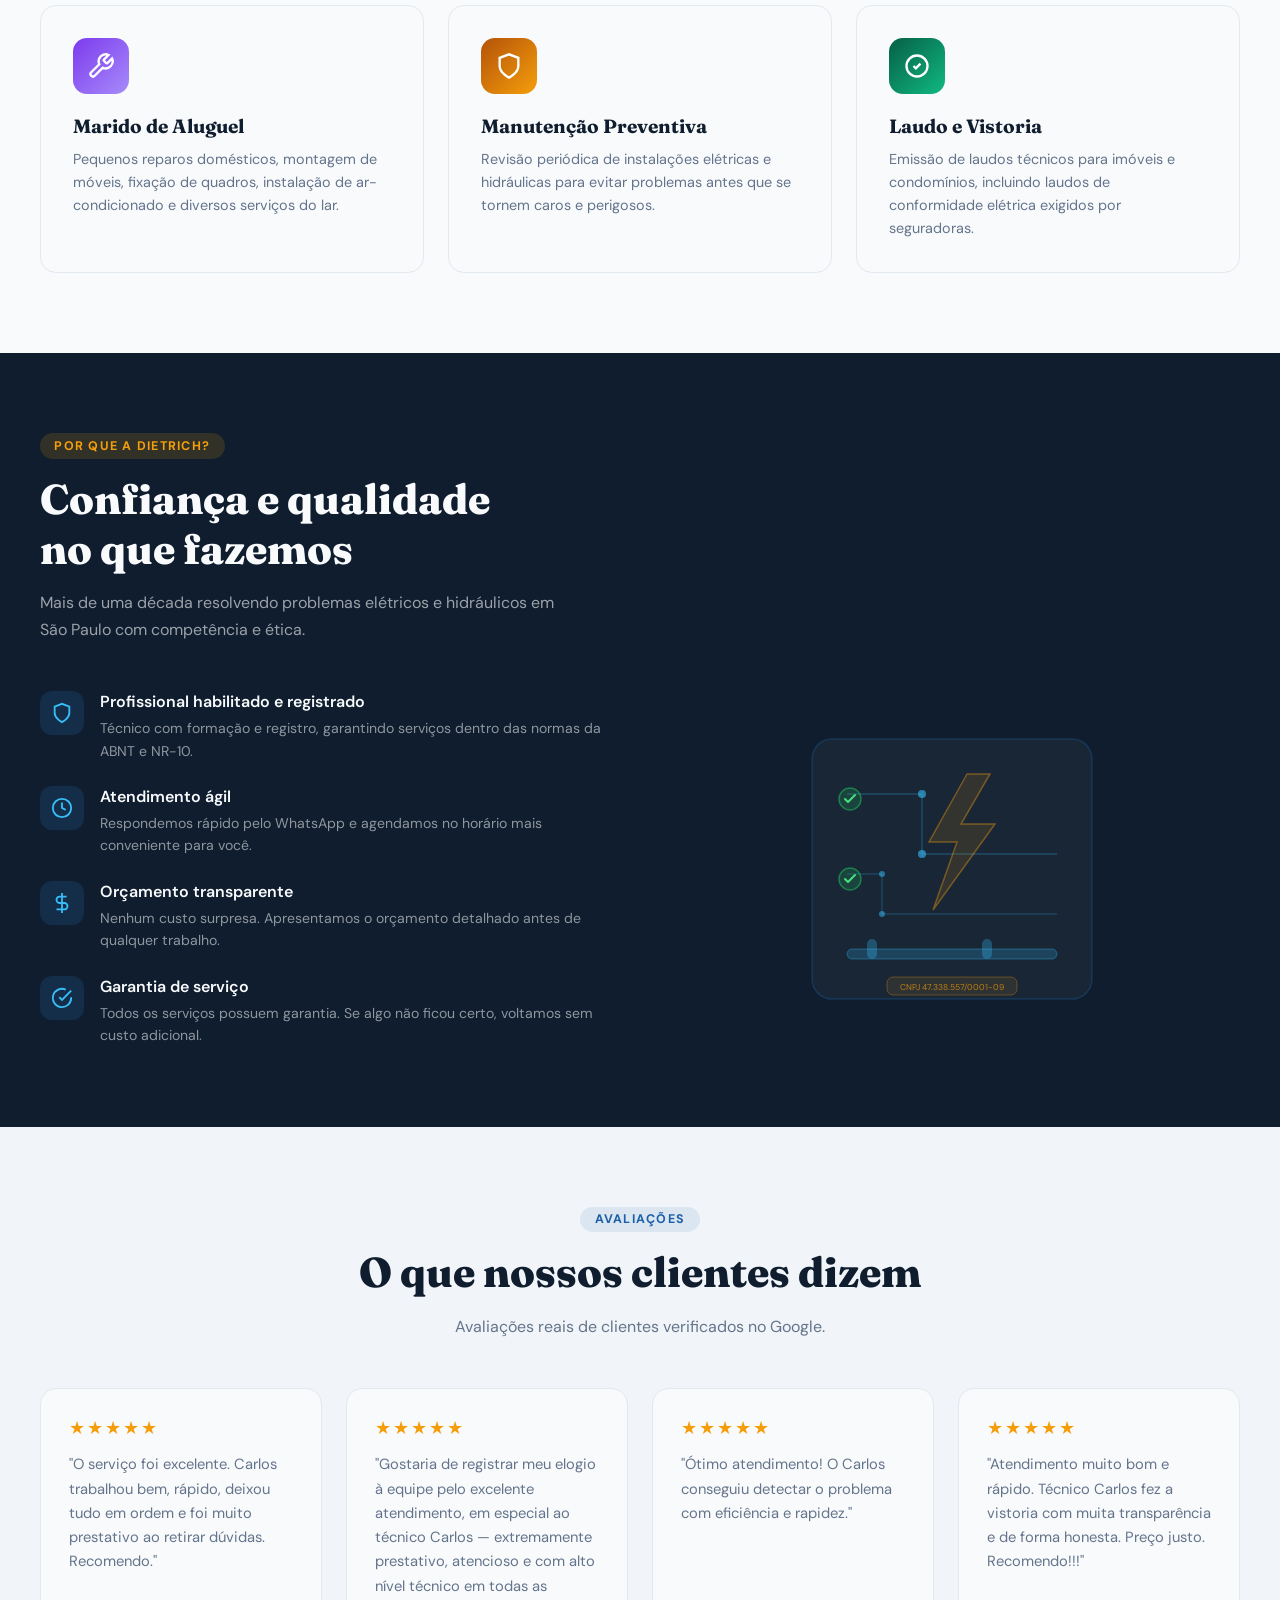
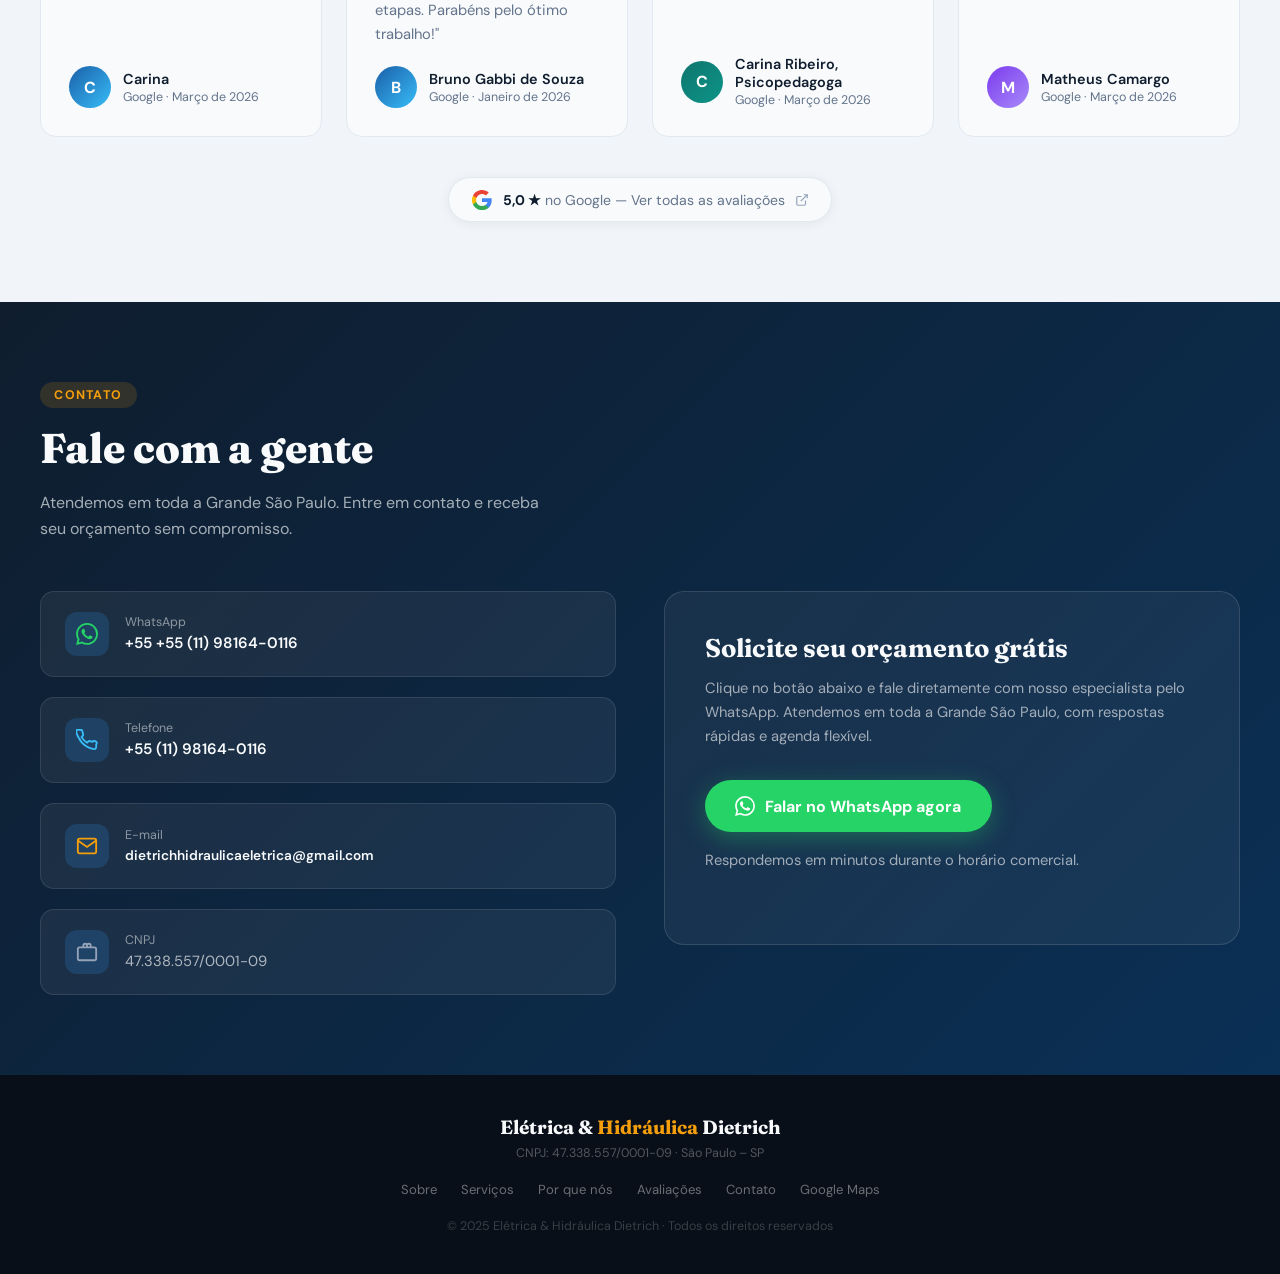
==== commit a1e87dd9: "init: chore" ====
--- a/index.html
+++ b/index.html
@@ -375,7 +375,9 @@
     <span class="nav-logo-text">Elétrica &amp; <span>Hidráulica</span><br>Dietrich</span>
   </a>
   <ul class="nav-links">
-    <li><a href="#servicos">Serviços</a></li>
+    <li><a href="sobre.html">Sobre</a></li>
+    <li><a href="sobre.html">Sobre</a>
+      <a href="#servicos">Serviços</a></li>
     <li><a href="#por-que">Por que nós</a></li>
     <li><a href="#avaliacoes">Avaliações</a></li>
     <li><a href="#contato">Contato</a></li>
@@ -716,7 +718,7 @@
           </div>
           <div>
             <div class="contact-label">WhatsApp</div>
-            <div class="contact-value">+55 11 98164-0116</div>
+            <div class="contact-value">+55 +55 (11) 98164-0116</div>
           </div>
         </a>
         <a class="contact-item" href="tel:+5511981640116">
@@ -725,7 +727,7 @@
           </div>
           <div>
             <div class="contact-label">Telefone</div>
-            <div class="contact-value">(11) 98164-0116</div>
+            <div class="contact-value">+55 (11) 98164-0116</div>
           </div>
         </a>
         <a class="contact-item" href="mailto:dietrichhidraulicaeletrica@gmail.com">
@@ -767,7 +769,8 @@
   <div class="footer-logo">Elétrica &amp; <span>Hidráulica</span> Dietrich</div>
   <div class="footer-cnpj">CNPJ: 47.338.557/0001-09 · São Paulo – SP</div>
   <div class="footer-links">
-    <a href="#servicos">Serviços</a>
+    <a href="sobre.html">Sobre</a>
+      <a href="#servicos">Serviços</a>
     <a href="#por-que">Por que nós</a>
     <a href="#avaliacoes">Avaliações</a>
     <a href="#contato">Contato</a>
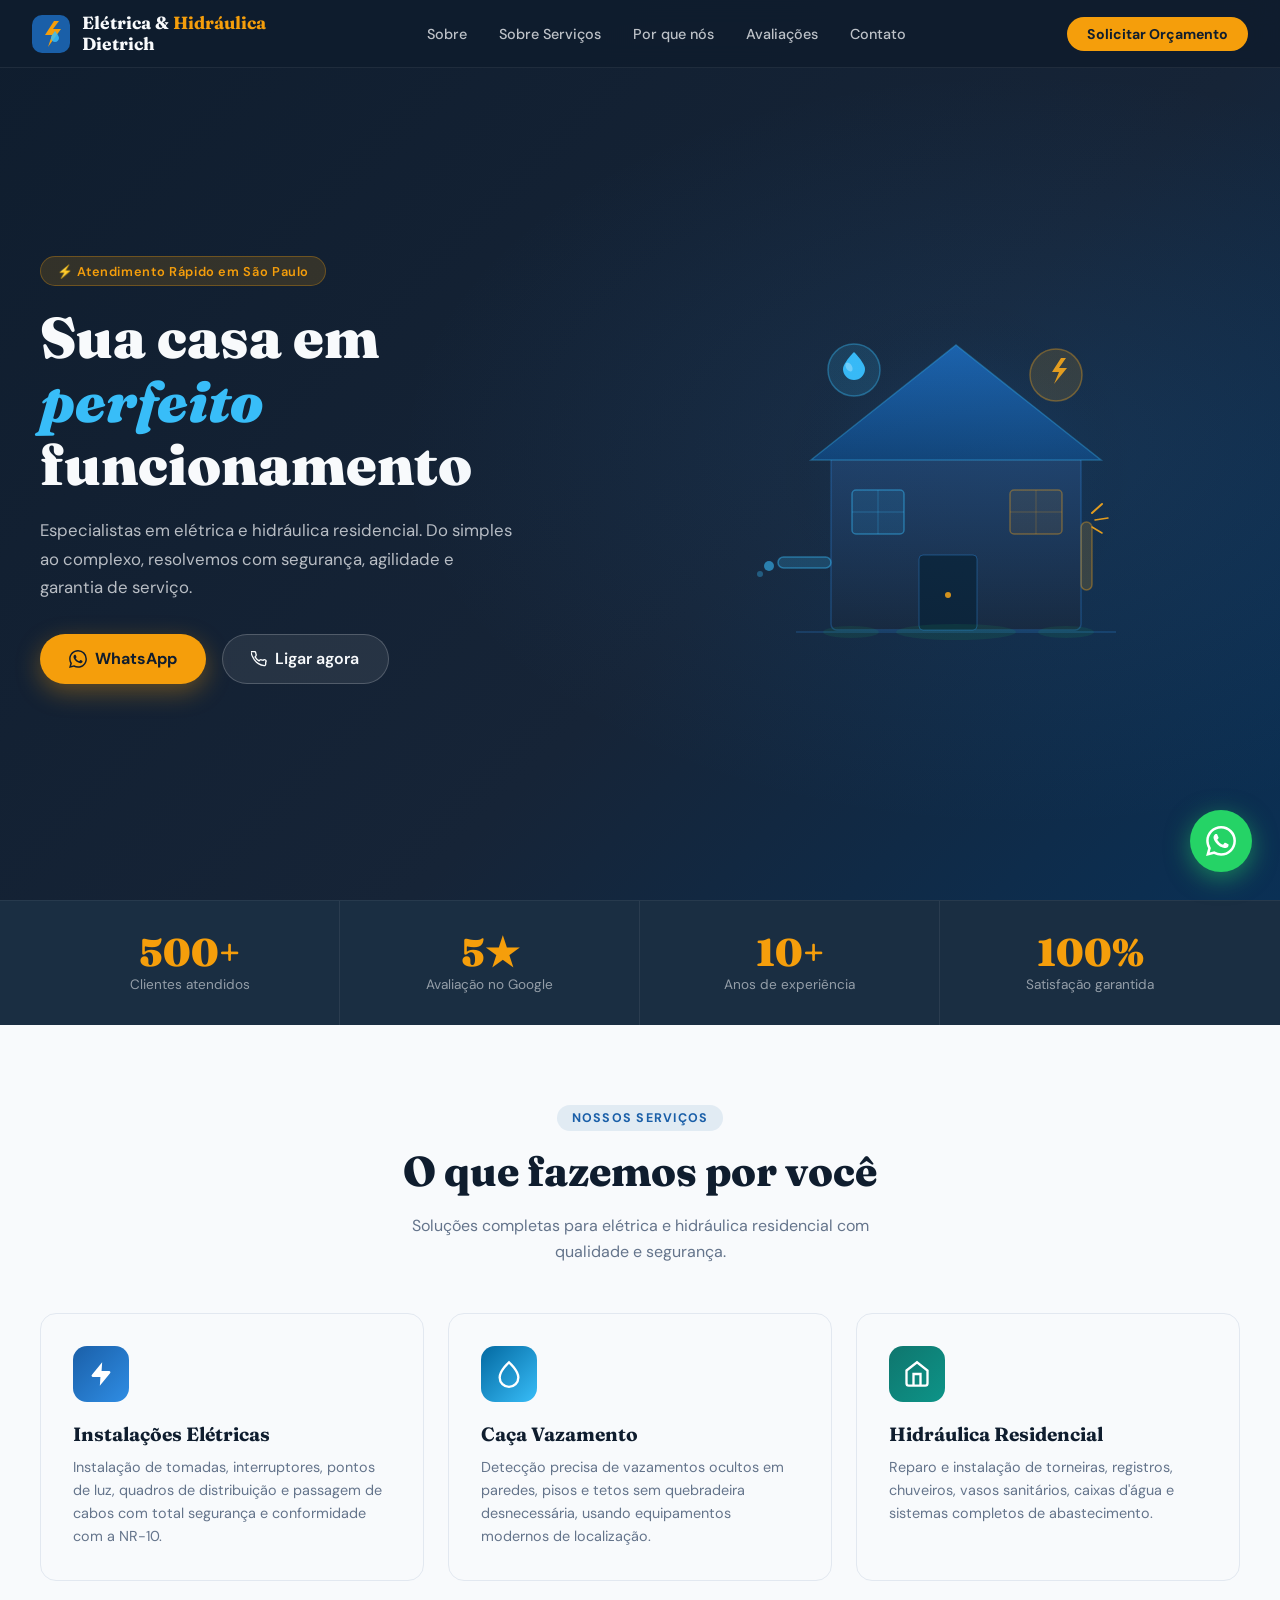
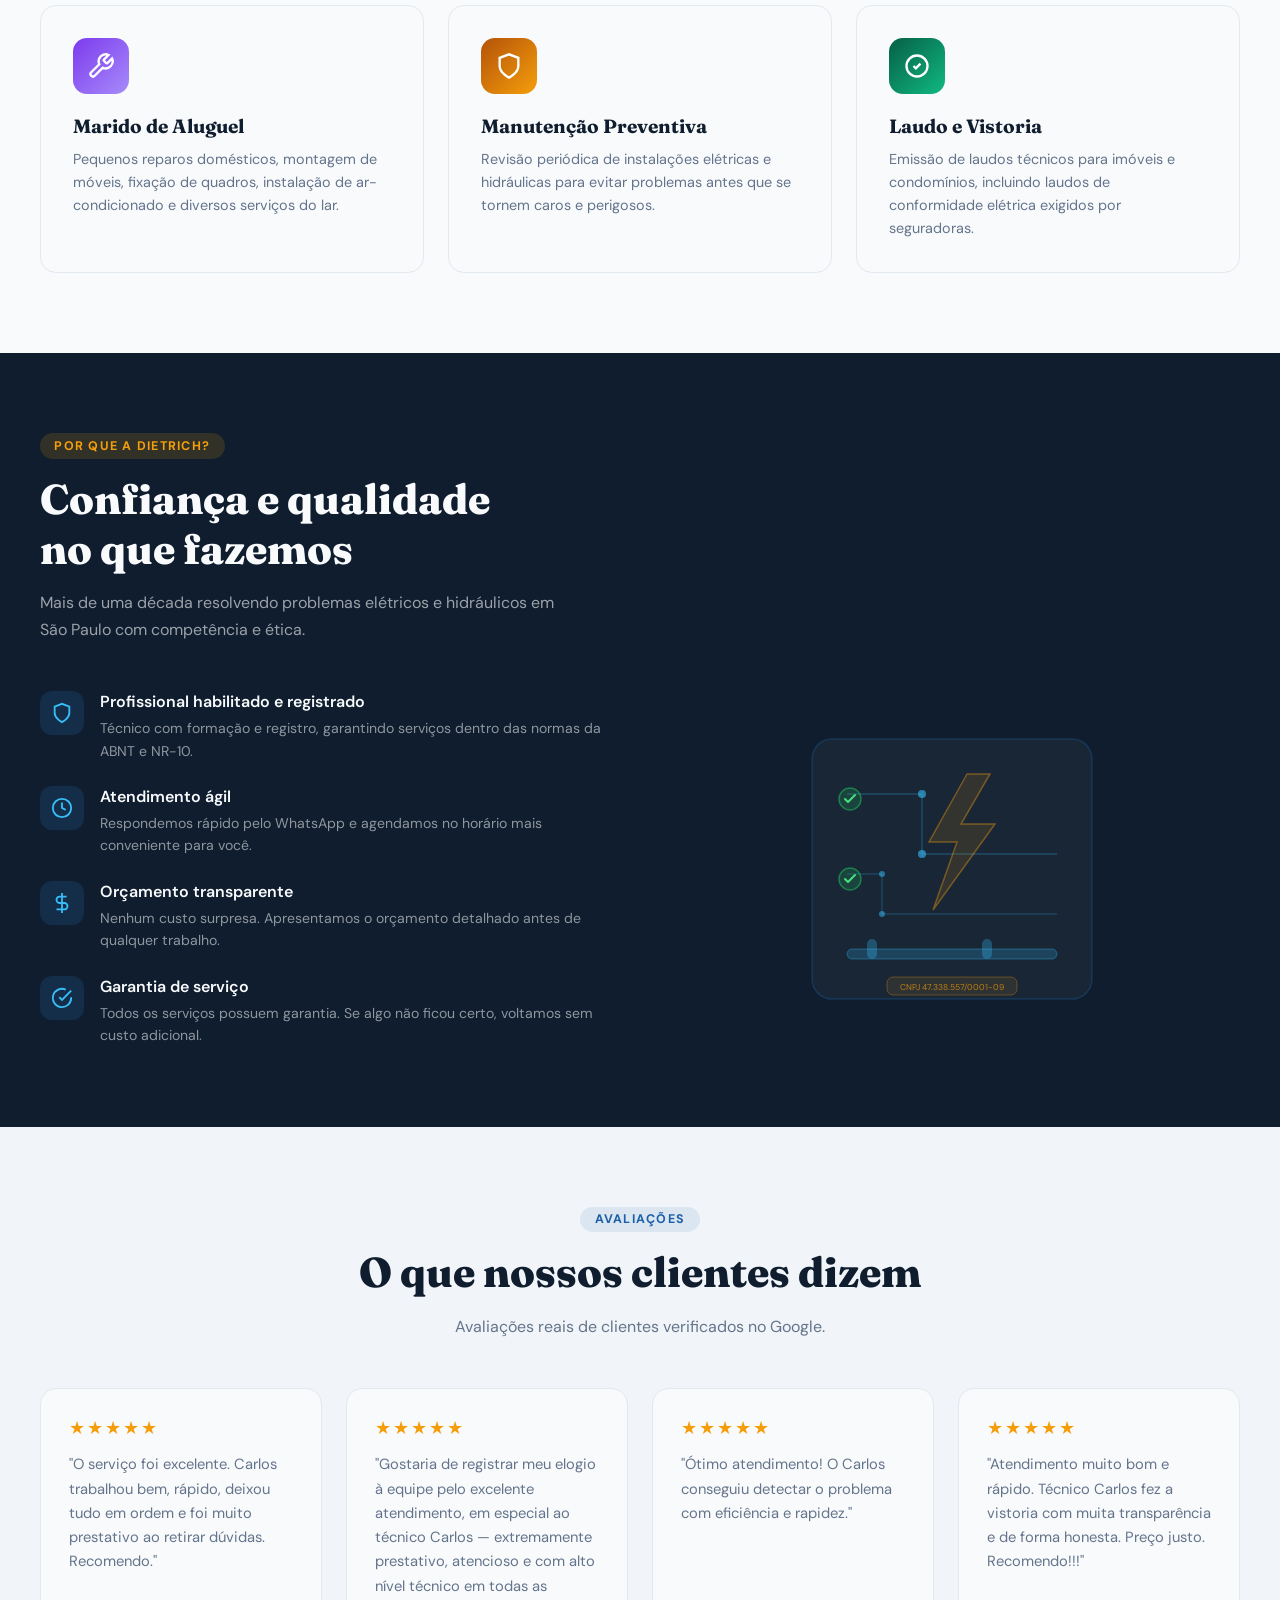
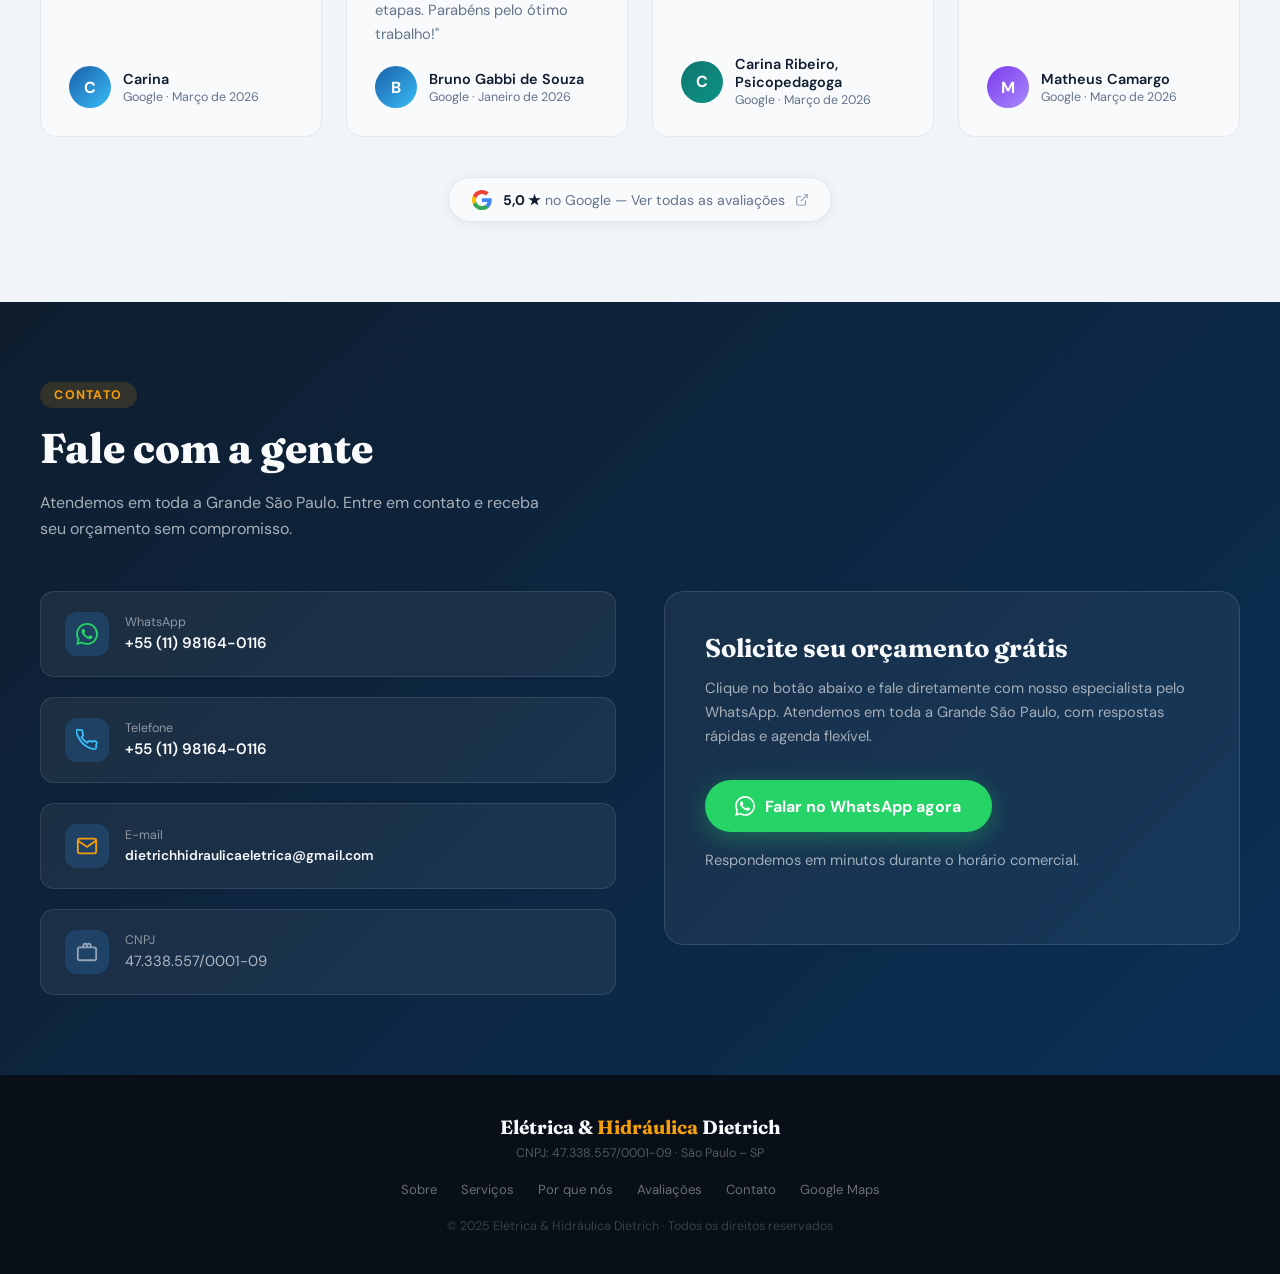
==== commit ab37b654: "update: Landing Page phone" ====
--- a/index.html
+++ b/index.html
@@ -718,7 +718,7 @@
           </div>
           <div>
             <div class="contact-label">WhatsApp</div>
-            <div class="contact-value">+55 +55 (11) 98164-0116</div>
+            <div class="contact-value">+55 (11) 98164-0116</div>
           </div>
         </a>
         <a class="contact-item" href="tel:+5511981640116">
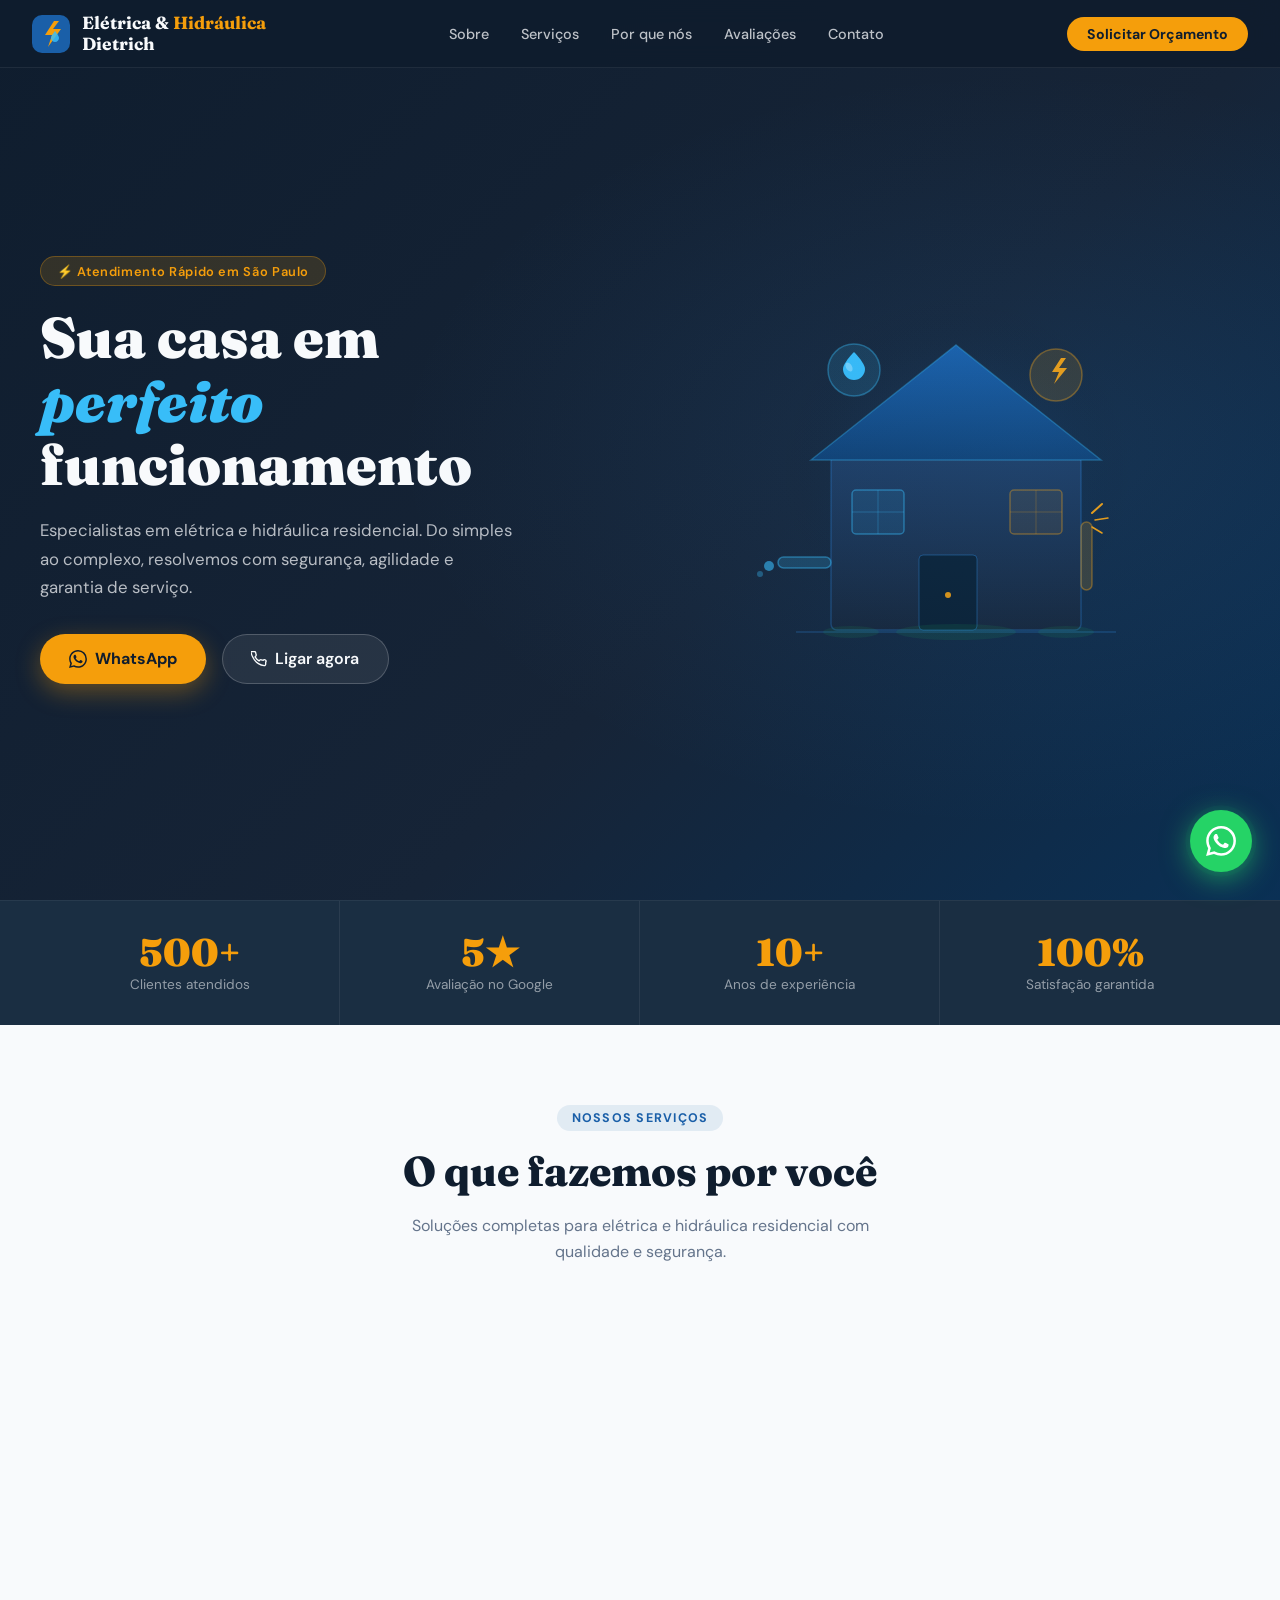
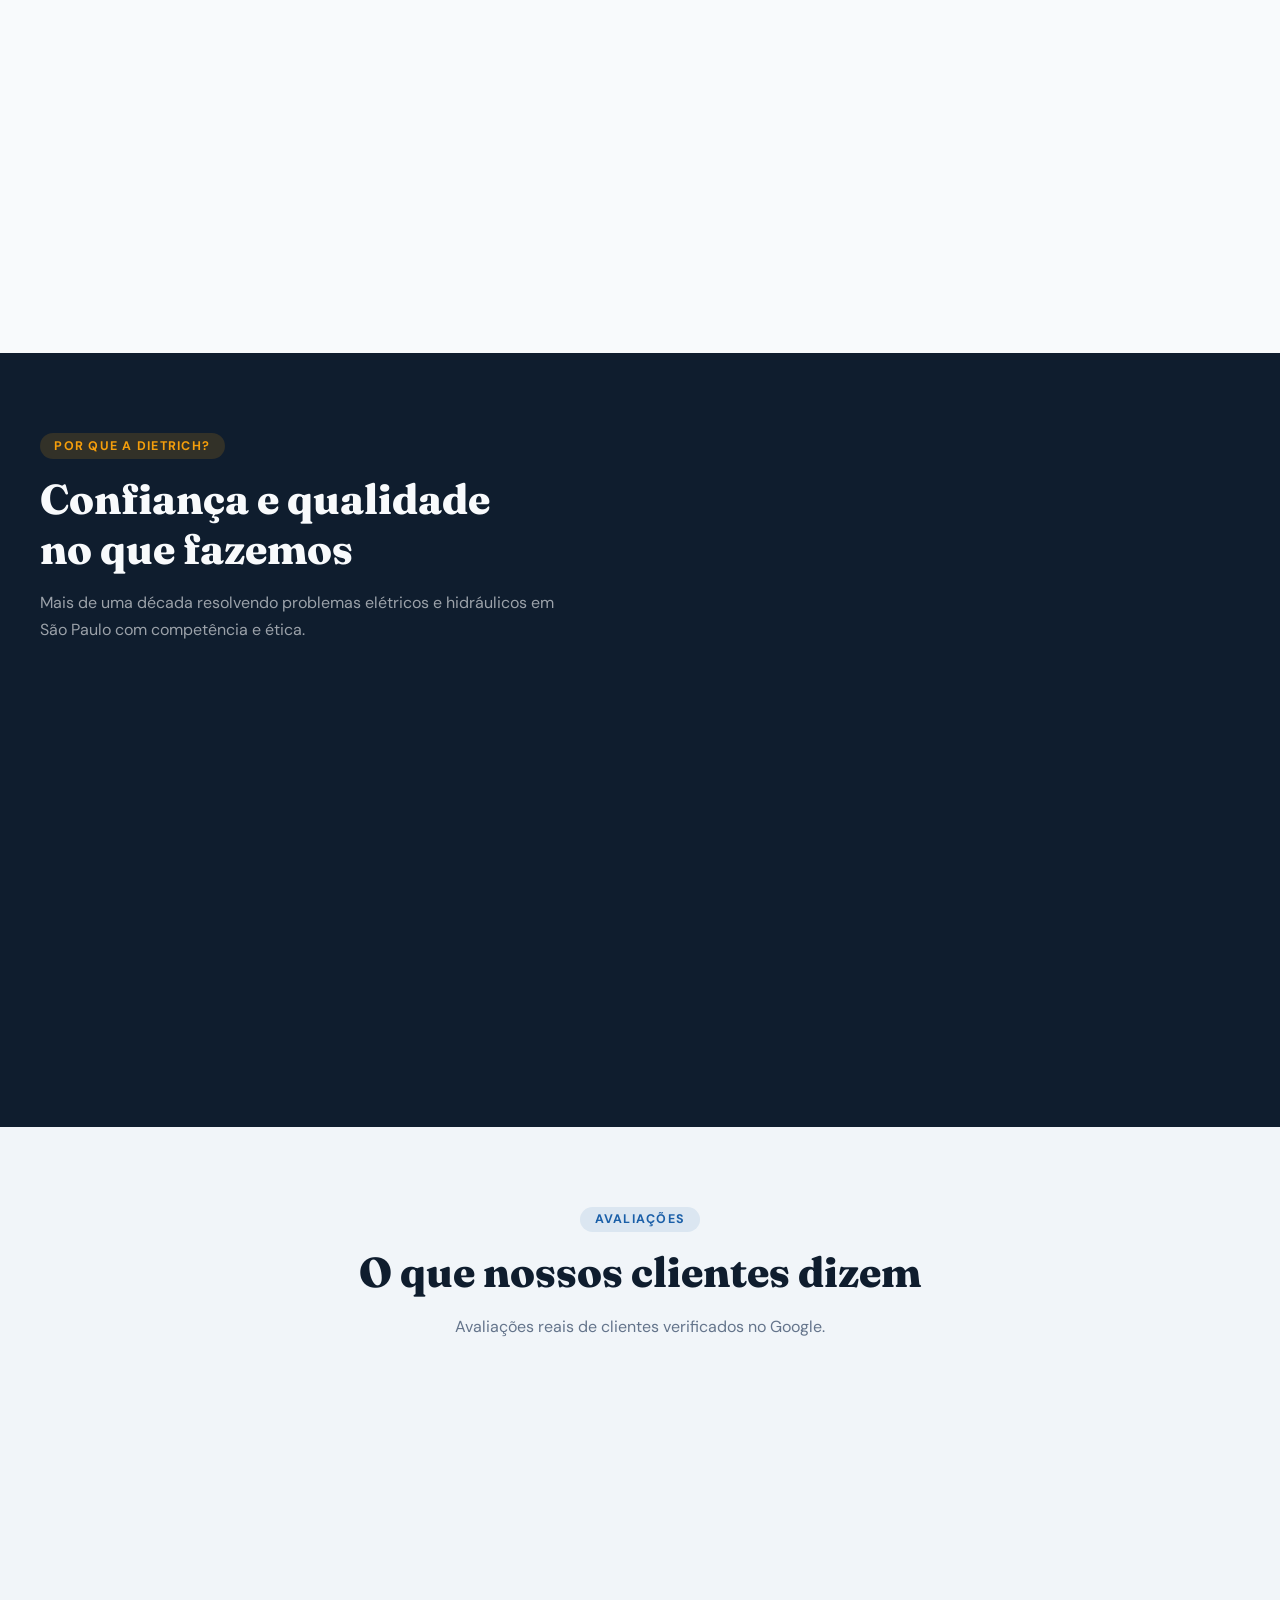
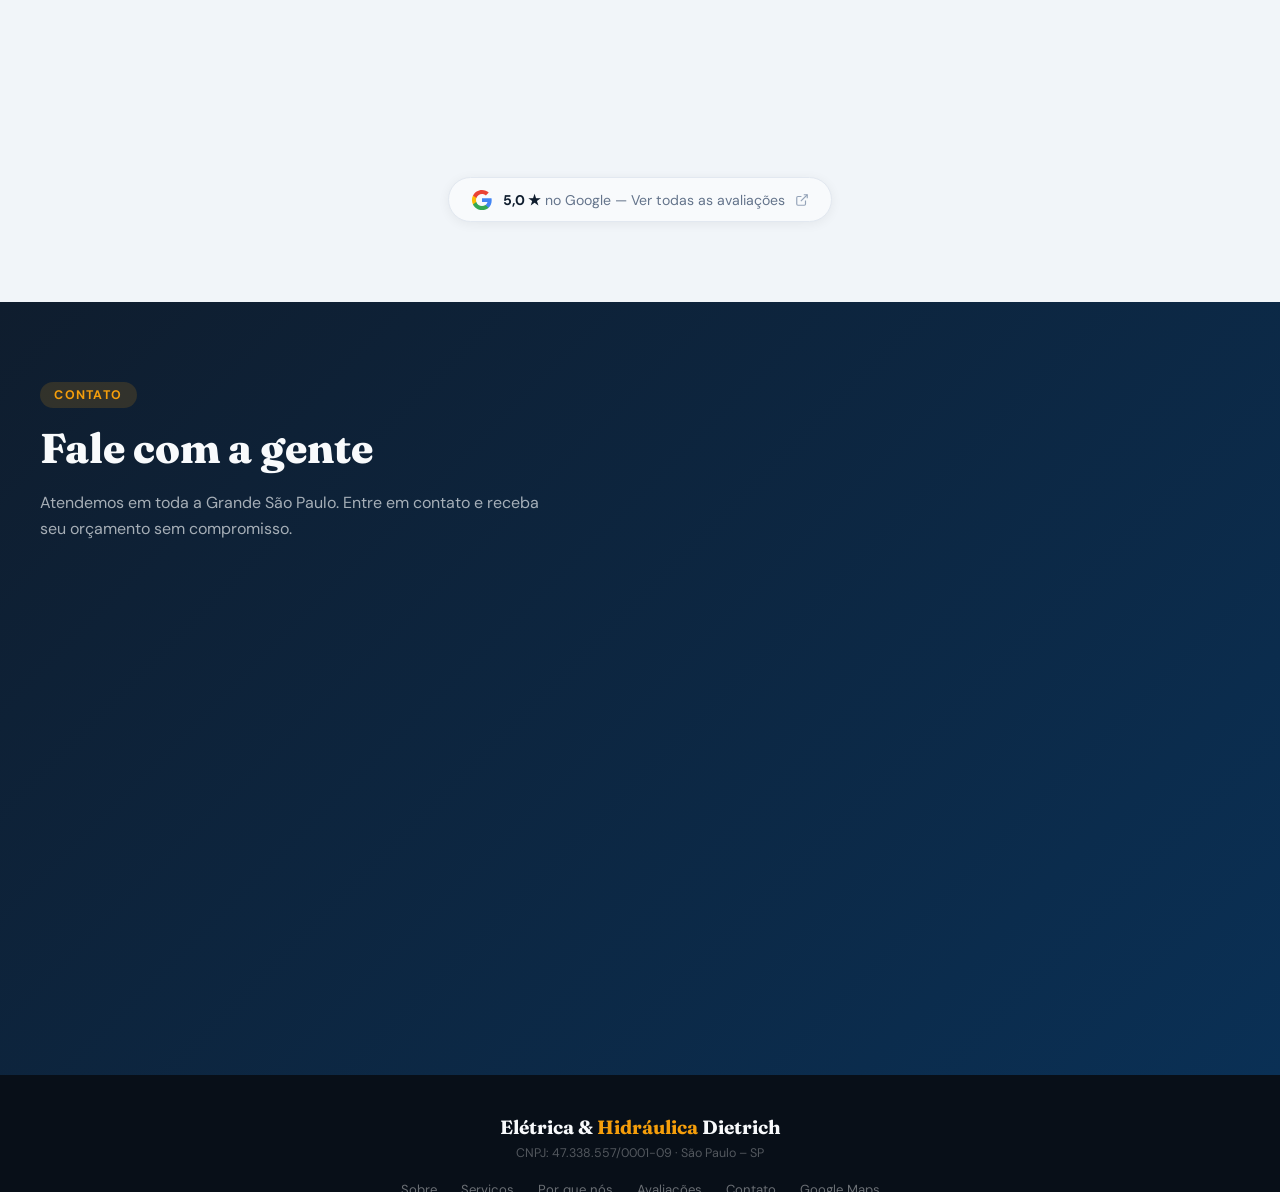
==== commit cefa5f1a: "update: Architecture" ====
--- a/index.html
+++ b/index.html
@@ -1,810 +1,12 @@
 <!DOCTYPE html>
 <html lang="pt-BR">
 <head>
-  <meta charset="UTF-8"/>
-  <meta name="viewport" content="width=device-width, initial-scale=1.0"/>
-  <title>Elétrica & Hidráulica Dietrich – Manutenção Residencial em SP</title>
-  <meta name="description" content="Especialistas em elétrica e hidráulica residencial em São Paulo. Atendimento rápido, profissional e confiável. Orçamento grátis!"/>
-  <link rel="preconnect" href="https://fonts.googleapis.com"/>
-  <link rel="preconnect" href="https://fonts.gstatic.com" crossorigin/>
-  <link href="https://fonts.googleapis.com/css2?family=Fraunces:ital,wght@0,300;0,500;0,700;0,900;1,300&family=DM+Sans:wght@300;400;500;600&display=swap" rel="stylesheet"/>
-  <style>
-    *, *::before, *::after { box-sizing: border-box; margin: 0; padding: 0; }
-
-    :root {
-      --navy:   #0f1d2e;
-      --navy2:  #162437;
-      --blue:   #1a5fa8;
-      --sky:    #2f8de4;
-      --accent: #f59e0b;
-      --water:  #38bdf8;
-      --white:  #f8fafc;
-      --gray:   #64748b;
-      --light:  #e2e8f0;
-      --card:   #1a2e42;
-      --radius: 16px;
-    }
-
-    html { scroll-behavior: smooth; }
-
-    body {
-      font-family: 'DM Sans', sans-serif;
-      background: var(--white);
-      color: var(--navy);
-      overflow-x: hidden;
-    }
-
-    /* ── NAV ── */
-    nav {
-      position: fixed; top: 0; left: 0; right: 0; z-index: 100;
-      background: rgba(15,29,46,0.95);
-      backdrop-filter: blur(12px);
-      padding: 0 2rem;
-      height: 68px;
-      display: flex; align-items: center; justify-content: space-between;
-      border-bottom: 1px solid rgba(255,255,255,0.07);
-    }
-    .nav-logo {
-      display: flex; align-items: center; gap: 12px;
-      text-decoration: none;
-    }
-    .nav-logo-text {
-      font-family: 'Fraunces', serif;
-      font-size: 1.1rem; font-weight: 700;
-      color: var(--white); line-height: 1.15;
-    }
-    .nav-logo-text span { color: var(--accent); }
-    .nav-links { display: flex; gap: 2rem; list-style: none; }
-    .nav-links a {
-      color: rgba(248,250,252,0.75);
-      text-decoration: none; font-size: .9rem; font-weight: 500;
-      transition: color .2s;
-    }
-    .nav-links a:hover { color: var(--accent); }
-    .nav-cta {
-      background: var(--accent); color: var(--navy);
-      padding: .5rem 1.25rem; border-radius: 50px;
-      font-weight: 700; font-size: .88rem; text-decoration: none;
-      transition: opacity .2s;
-      white-space: nowrap;
-    }
-    .nav-cta:hover { opacity: .85; }
-    .hamburger { display: none; flex-direction: column; gap: 5px; cursor: pointer; }
-    .hamburger span { width: 24px; height: 2px; background: var(--white); border-radius: 2px; display: block; }
-
-    /* ── HERO ── */
-    .hero {
-      min-height: 100vh;
-      background: linear-gradient(135deg, var(--navy) 0%, var(--navy2) 60%, #0a3055 100%);
-      display: flex; align-items: center;
-      padding: 100px 2rem 60px;
-      position: relative; overflow: hidden;
-    }
-    .hero::before {
-      content: '';
-      position: absolute; inset: 0;
-      background: radial-gradient(ellipse 70% 60% at 80% 50%, rgba(47,141,228,0.12) 0%, transparent 70%);
-      pointer-events: none;
-    }
-    .hero-inner {
-      max-width: 1200px; margin: 0 auto; width: 100%;
-      display: grid; grid-template-columns: 1fr 1fr; gap: 4rem; align-items: center;
-    }
-    .hero-badge {
-      display: inline-flex; align-items: center; gap: 8px;
-      background: rgba(245,158,11,0.15);
-      border: 1px solid rgba(245,158,11,0.3);
-      color: var(--accent);
-      padding: .35rem 1rem; border-radius: 50px;
-      font-size: .8rem; font-weight: 600; letter-spacing: .05em;
-      margin-bottom: 1.25rem;
-    }
-    .hero h1 {
-      font-family: 'Fraunces', serif;
-      font-size: clamp(2.2rem, 5vw, 3.6rem);
-      font-weight: 900; line-height: 1.1;
-      color: var(--white); margin-bottom: 1.25rem;
-    }
-    .hero h1 em { font-style: italic; color: var(--water); }
-    .hero p {
-      font-size: 1.05rem; color: rgba(248,250,252,0.72);
-      line-height: 1.7; max-width: 480px; margin-bottom: 2rem;
-    }
-    .hero-actions { display: flex; gap: 1rem; flex-wrap: wrap; }
-    .btn-primary {
-      background: var(--accent); color: var(--navy);
-      padding: .85rem 1.8rem; border-radius: 50px;
-      font-weight: 700; font-size: 1rem; text-decoration: none;
-      display: inline-flex; align-items: center; gap: 8px;
-      transition: transform .2s, box-shadow .2s;
-      box-shadow: 0 8px 24px rgba(245,158,11,0.35);
-    }
-    .btn-primary:hover { transform: translateY(-2px); box-shadow: 0 12px 32px rgba(245,158,11,0.45); }
-    .btn-secondary {
-      background: rgba(255,255,255,0.08);
-      border: 1px solid rgba(255,255,255,0.2);
-      color: var(--white);
-      padding: .85rem 1.8rem; border-radius: 50px;
-      font-weight: 600; font-size: 1rem; text-decoration: none;
-      display: inline-flex; align-items: center; gap: 8px;
-      transition: background .2s;
-    }
-    .btn-secondary:hover { background: rgba(255,255,255,0.14); }
-    .hero-visual { display: flex; justify-content: center; align-items: center; }
-
-    /* ── STATS ── */
-    .stats-bar { background: var(--card); border-top: 1px solid rgba(255,255,255,0.06); }
-    .stats-inner {
-      max-width: 1200px; margin: 0 auto;
-      display: grid; grid-template-columns: repeat(4,1fr);
-    }
-    .stat-item {
-      text-align: center; padding: 2rem 1rem;
-      border-right: 1px solid rgba(255,255,255,0.07);
-    }
-    .stat-item:last-child { border-right: none; }
-    .stat-num {
-      font-family: 'Fraunces', serif;
-      font-size: 2.4rem; font-weight: 900; color: var(--accent); line-height: 1;
-    }
-    .stat-label { font-size: .85rem; color: rgba(248,250,252,0.55); margin-top: .3rem; }
-
-    /* ── SECTIONS ── */
-    section { padding: 80px 2rem; }
-    .section-wrap { max-width: 1200px; margin: 0 auto; }
-    .section-tag {
-      display: inline-block;
-      background: rgba(26,95,168,0.1); color: var(--blue);
-      font-size: .78rem; font-weight: 700; letter-spacing: .1em; text-transform: uppercase;
-      padding: .3rem .9rem; border-radius: 50px; margin-bottom: 1rem;
-    }
-    .section-title {
-      font-family: 'Fraunces', serif;
-      font-size: clamp(1.8rem, 4vw, 2.6rem);
-      font-weight: 800; line-height: 1.2; color: var(--navy); margin-bottom: 1rem;
-    }
-    .section-sub { font-size: 1rem; color: var(--gray); max-width: 520px; line-height: 1.65; }
-    .text-center { text-align: center; }
-    .text-center .section-sub { margin: 0 auto; }
-
-    /* ── SERVICES ── */
-    .services-bg { background: #f8fafc; }
-    .services-grid {
-      display: grid; grid-template-columns: repeat(auto-fit, minmax(300px,1fr));
-      gap: 1.5rem; margin-top: 3rem;
-    }
-    .service-card {
-      background: var(--white);
-      border: 1px solid var(--light);
-      border-radius: var(--radius);
-      padding: 2rem;
-      transition: transform .25s, box-shadow .25s;
-      position: relative; overflow: hidden;
-    }
-    .service-card::after {
-      content: '';
-      position: absolute; bottom: 0; left: 0; right: 0; height: 3px;
-      background: linear-gradient(90deg, var(--blue), var(--sky));
-      transform: scaleX(0); transform-origin: left; transition: transform .3s;
-    }
-    .service-card:hover { transform: translateY(-4px); box-shadow: 0 12px 40px rgba(15,29,46,0.1); }
-    .service-card:hover::after { transform: scaleX(1); }
-    .service-icon {
-      width: 56px; height: 56px; border-radius: 14px;
-      background: linear-gradient(135deg, var(--blue), var(--sky));
-      display: flex; align-items: center; justify-content: center;
-      margin-bottom: 1.25rem;
-    }
-    .service-card h3 {
-      font-family: 'Fraunces', serif;
-      font-size: 1.2rem; font-weight: 700; margin-bottom: .6rem; color: var(--navy);
-    }
-    .service-card p { font-size: .9rem; color: var(--gray); line-height: 1.6; }
-
-    /* ── WHY ── */
-    .why-bg { background: var(--navy); }
-    .why-bg .section-tag { background: rgba(245,158,11,0.15); color: var(--accent); }
-    .why-bg .section-title { color: var(--white); }
-    .why-bg .section-sub { color: rgba(248,250,252,0.6); }
-    .why-grid {
-      display: grid; grid-template-columns: 1fr 1fr; gap: 3rem; align-items: center; margin-top: 3rem;
-    }
-    .why-list { display: flex; flex-direction: column; gap: 1.5rem; }
-    .why-item { display: flex; gap: 1rem; align-items: flex-start; }
-    .why-dot {
-      width: 44px; height: 44px; border-radius: 12px; flex-shrink: 0;
-      background: rgba(47,141,228,0.15);
-      display: flex; align-items: center; justify-content: center;
-    }
-    .why-item h4 { color: var(--white); font-size: 1rem; font-weight: 600; margin-bottom: .3rem; }
-    .why-item p { color: rgba(248,250,252,0.55); font-size: .88rem; line-height: 1.6; }
-
-    /* ── REVIEWS ── */
-    .reviews-bg { background: #f1f5f9; }
-    .reviews-grid {
-      display: grid; grid-template-columns: repeat(auto-fit, minmax(260px,1fr));
-      gap: 1.5rem; margin-top: 3rem;
-    }
-    .review-card {
-      background: var(--white); border-radius: var(--radius);
-      padding: 1.75rem; border: 1px solid var(--light);
-      transition: transform .2s, box-shadow .2s;
-      display: flex; flex-direction: column; justify-content: space-between;
-    }
-    .review-card:hover { transform: translateY(-3px); box-shadow: 0 8px 32px rgba(15,29,46,0.08); }
-    .stars { color: #f59e0b; font-size: 1.1rem; margin-bottom: .8rem; letter-spacing: 2px; }
-    .review-text { font-size: .92rem; color: var(--gray); line-height: 1.65; margin-bottom: 1.25rem; flex: 1; }
-    .review-author { display: flex; align-items: center; gap: .75rem; }
-    .review-avatar {
-      width: 42px; height: 42px; border-radius: 50%; flex-shrink: 0;
-      background: linear-gradient(135deg, var(--blue), var(--water));
-      display: flex; align-items: center; justify-content: center;
-      color: white; font-weight: 700; font-size: 1rem;
-    }
-    .review-name { font-weight: 600; font-size: .9rem; color: var(--navy); }
-    .review-date { font-size: .78rem; color: var(--gray); margin-top: .1rem; }
-    .google-badge-wrap { text-align: center; margin-top: 2.5rem; }
-    .google-badge {
-      display: inline-flex; align-items: center; gap: 10px;
-      background: var(--white); border: 1px solid var(--light);
-      border-radius: 50px; padding: .65rem 1.4rem;
-      text-decoration: none;
-      box-shadow: 0 2px 12px rgba(0,0,0,0.06);
-      transition: box-shadow .2s;
-    }
-    .google-badge:hover { box-shadow: 0 4px 20px rgba(0,0,0,0.1); }
-    .google-badge-text { font-size: .88rem; color: var(--gray); }
-    .google-badge-text strong { color: var(--navy); }
-
-    /* ── CONTACT ── */
-    .contact-bg { background: linear-gradient(135deg, var(--navy) 0%, #0a3055 100%); }
-    .contact-bg .section-tag { background: rgba(245,158,11,0.15); color: var(--accent); }
-    .contact-bg .section-title { color: var(--white); }
-    .contact-bg .section-sub { color: rgba(248,250,252,0.65); }
-    .contact-grid {
-      display: grid; grid-template-columns: 1fr 1fr; gap: 3rem; align-items: start; margin-top: 3rem;
-    }
-    .contact-list { display: flex; flex-direction: column; gap: 1.25rem; }
-    .contact-item {
-      display: flex; align-items: center; gap: 1rem;
-      background: rgba(255,255,255,0.06);
-      border: 1px solid rgba(255,255,255,0.1);
-      border-radius: 14px; padding: 1.25rem 1.5rem;
-      text-decoration: none; transition: background .2s;
-    }
-    .contact-item:hover { background: rgba(255,255,255,0.1); }
-    .contact-item-icon {
-      width: 44px; height: 44px; border-radius: 12px; flex-shrink: 0;
-      background: rgba(47,141,228,0.2);
-      display: flex; align-items: center; justify-content: center;
-    }
-    .contact-label { font-size: .78rem; color: rgba(255,255,255,0.5); margin-bottom: .2rem; }
-    .contact-value { color: var(--white); font-weight: 600; font-size: .95rem; }
-    .contact-value-muted { color: rgba(255,255,255,0.65); font-weight: 400; font-size: .92rem; }
-    .cta-box {
-      background: rgba(255,255,255,0.05);
-      border: 1px solid rgba(255,255,255,0.12);
-      border-radius: 20px; padding: 2.5rem;
-    }
-    .cta-box h3 {
-      font-family: 'Fraunces', serif;
-      font-size: 1.6rem; color: var(--white); margin-bottom: .75rem;
-    }
-    .cta-box p { color: rgba(255,255,255,0.6); font-size: .92rem; line-height: 1.65; margin-bottom: 2rem; }
-    .btn-whatsapp {
-      display: inline-flex; align-items: center; gap: 10px;
-      background: #25d366; color: white;
-      padding: .95rem 1.9rem; border-radius: 50px;
-      font-weight: 700; font-size: 1rem; text-decoration: none;
-      box-shadow: 0 6px 24px rgba(37,211,102,0.35);
-      transition: transform .2s, box-shadow .2s;
-    }
-    .btn-whatsapp:hover { transform: translateY(-2px); box-shadow: 0 10px 32px rgba(37,211,102,0.45); }
-    .cta-note { font-size: .8rem; color: rgba(255,255,255,0.3); margin-top: 1rem; }
-
-    /* ── FOOTER ── */
-    footer {
-      background: #080f18;
-      padding: 2.5rem 2rem; text-align: center;
-    }
-    .footer-logo {
-      font-family: 'Fraunces', serif;
-      font-size: 1.2rem; font-weight: 700; color: var(--white); margin-bottom: .4rem;
-    }
-    .footer-logo span { color: var(--accent); }
-    .footer-cnpj { font-size: .78rem; color: rgba(255,255,255,0.3); margin-bottom: 1.25rem; }
-    .footer-links { display: flex; gap: 1.5rem; justify-content: center; flex-wrap: wrap; margin-bottom: 1.25rem; }
-    .footer-links a { color: rgba(255,255,255,0.4); font-size: .82rem; text-decoration: none; transition: color .2s; }
-    .footer-links a:hover { color: var(--accent); }
-    .footer-copy { font-size: .78rem; color: rgba(255,255,255,0.2); }
-
-    /* ── FLOATING WHATSAPP ── */
-    .float-wa {
-      position: fixed; bottom: 28px; right: 28px; z-index: 200;
-      width: 62px; height: 62px; border-radius: 50%;
-      background: #25d366;
-      display: flex; align-items: center; justify-content: center;
-      box-shadow: 0 6px 24px rgba(37,211,102,0.5);
-      text-decoration: none;
-      animation: pulse-wa 2.5s infinite;
-      transition: transform .2s;
-    }
-    .float-wa:hover { transform: scale(1.1); animation: none; box-shadow: 0 8px 32px rgba(37,211,102,0.6); }
-    @keyframes pulse-wa {
-      0%,100% { box-shadow: 0 6px 24px rgba(37,211,102,0.5); }
-      50% { box-shadow: 0 6px 36px rgba(37,211,102,0.8), 0 0 0 12px rgba(37,211,102,0.12); }
-    }
-
-    /* ── REVEAL ── */
-    .reveal { opacity: 0; transform: translateY(28px); transition: opacity .6s ease, transform .6s ease; }
-    .reveal.visible { opacity: 1; transform: none; }
-
-    /* ── RESPONSIVE ── */
-    @media (max-width: 900px) {
-      .nav-links, .nav-cta { display: none; }
-      .hamburger { display: flex; }
-      .hero-inner { grid-template-columns: 1fr; text-align: center; }
-      .hero-visual { display: none; }
-      .hero-actions { justify-content: center; }
-      .hero p { margin-left: auto; margin-right: auto; }
-      .stats-inner { grid-template-columns: repeat(2,1fr); }
-      .stat-item:nth-child(2) { border-right: none; }
-      .stat-item { border-bottom: 1px solid rgba(255,255,255,0.07); }
-      .stat-item:nth-last-child(-n+2) { border-bottom: none; }
-      .why-grid { grid-template-columns: 1fr; }
-      .why-visual { display: none; }
-      .contact-grid { grid-template-columns: 1fr; }
-    }
-    @media (max-width: 500px) {
-      section { padding: 60px 1.25rem; }
-      .hero { padding: 90px 1.25rem 50px; }
-      .stats-inner { grid-template-columns: 1fr 1fr; }
-    }
-  </style>
+  <meta charset="UTF-8" />
+  <meta http-equiv="refresh" content="0; url=pt-br/" />
+  <link rel="canonical" href="/pt-br/" />
+  <title>Elétrica &amp; Hidráulica Dietrich</title>
 </head>
 <body>
-
-<!-- ═══ NAV ═══ -->
-<nav>
-  <a class="nav-logo" href="#">
-    <svg width="38" height="38" viewBox="0 0 38 38" fill="none">
-      <rect width="38" height="38" rx="10" fill="#1a5fa8"/>
-      <path d="M22 6L13 20h7l-4 12 13-18h-8l6-8z" fill="#f59e0b"/>
-      <path d="M27 23c0 2.2-1.8 4-4 4s-4-1.8-4-4c0-2.2 4-7 4-7s4 4.8 4 7z" fill="#38bdf8" opacity=".85"/>
-    </svg>
-    <span class="nav-logo-text">Elétrica &amp; <span>Hidráulica</span><br>Dietrich</span>
-  </a>
-  <ul class="nav-links">
-    <li><a href="sobre.html">Sobre</a></li>
-    <li><a href="sobre.html">Sobre</a>
-      <a href="#servicos">Serviços</a></li>
-    <li><a href="#por-que">Por que nós</a></li>
-    <li><a href="#avaliacoes">Avaliações</a></li>
-    <li><a href="#contato">Contato</a></li>
-  </ul>
-  <a class="nav-cta" href="https://wa.me/5511981640116?text=Olá! Gostaria de solicitar um orçamento." target="_blank">Solicitar Orçamento</a>
-  <div class="hamburger" id="hamburger">
-    <span></span><span></span><span></span>
-  </div>
-</nav>
-
-<!-- ═══ HERO ═══ -->
-<section class="hero">
-  <div class="hero-inner">
-    <div>
-      <div class="hero-badge">⚡ Atendimento Rápido em São Paulo</div>
-      <h1>Sua casa em <em>perfeito</em> funcionamento</h1>
-      <p>Especialistas em elétrica e hidráulica residencial. Do simples ao complexo, resolvemos com segurança, agilidade e garantia de serviço.</p>
-      <div class="hero-actions">
-        <a class="btn-primary" href="https://wa.me/5511981640116?text=Olá! Gostaria de solicitar um orçamento." target="_blank">
-          <svg width="18" height="18" viewBox="0 0 24 24" fill="currentColor"><path d="M17.472 14.382c-.297-.149-1.758-.867-2.03-.967-.273-.099-.471-.148-.67.15-.197.297-.767.966-.94 1.164-.173.199-.347.223-.644.075-.297-.15-1.255-.463-2.39-1.475-.883-.788-1.48-1.761-1.653-2.059-.173-.297-.018-.458.13-.606.134-.133.298-.347.446-.52.149-.174.198-.298.298-.497.099-.198.05-.371-.025-.52-.075-.149-.669-1.612-.916-2.207-.242-.579-.487-.5-.669-.51-.173-.008-.371-.01-.57-.01-.198 0-.52.074-.792.372-.272.297-1.04 1.016-1.04 2.479 0 1.462 1.065 2.875 1.213 3.074.149.198 2.096 3.2 5.077 4.487.709.306 1.262.489 1.694.625.712.227 1.36.195 1.871.118.571-.085 1.758-.719 2.006-1.413.248-.694.248-1.289.173-1.413-.074-.124-.272-.198-.57-.347m-5.421 7.403h-.004a9.87 9.87 0 01-5.031-1.378l-.361-.214-3.741.982.998-3.648-.235-.374a9.86 9.86 0 01-1.51-5.26c.001-5.45 4.436-9.884 9.888-9.884 2.64 0 5.122 1.03 6.988 2.898a9.825 9.825 0 012.893 6.994c-.003 5.45-4.437 9.884-9.885 9.884m8.413-18.297A11.815 11.815 0 0012.05 0C5.495 0 .16 5.335.157 11.892c0 2.096.547 4.142 1.588 5.945L.057 24l6.305-1.654a11.882 11.882 0 005.683 1.448h.005c6.554 0 11.89-5.335 11.893-11.893a11.821 11.821 0 00-3.48-8.413z"/></svg>
-          WhatsApp
-        </a>
-        <a class="btn-secondary" href="tel:+5511981640116">
-          <svg width="16" height="16" viewBox="0 0 24 24" fill="none" stroke="currentColor" stroke-width="2"><path d="M22 16.92v3a2 2 0 01-2.18 2 19.79 19.79 0 01-8.63-3.07A19.5 19.5 0 013.07 9.81a19.79 19.79 0 01-3.07-8.68A2 2 0 012 .83h3a2 2 0 012 1.72 12.84 12.84 0 00.7 2.81 2 2 0 01-.45 2.11L6.09 8.91a16 16 0 006 6l1.27-1.27a2 2 0 012.11-.45 12.84 12.84 0 002.81.7A2 2 0 0122 16.92z"/></svg>
-          Ligar agora
-        </a>
-      </div>
-    </div>
-    <div class="hero-visual">
-      <svg width="400" height="400" viewBox="0 0 400 400" fill="none" xmlns="http://www.w3.org/2000/svg">
-        <circle cx="200" cy="200" r="180" fill="url(#heroGlow)"/>
-        <defs>
-          <radialGradient id="heroGlow" cx="50%" cy="50%" r="50%">
-            <stop offset="0%" stop-color="#2f8de4" stop-opacity="0.18"/>
-            <stop offset="100%" stop-color="transparent"/>
-          </radialGradient>
-          <linearGradient id="houseBody" x1="0" y1="0" x2="0" y2="1">
-            <stop offset="0%" stop-color="#1e3a5f"/>
-            <stop offset="100%" stop-color="#162437"/>
-          </linearGradient>
-          <linearGradient id="roofGrad" x1="0" y1="0" x2="0" y2="1">
-            <stop offset="0%" stop-color="#1a5fa8"/>
-            <stop offset="100%" stop-color="#0f3d6e"/>
-          </linearGradient>
-        </defs>
-        <!-- House -->
-        <rect x="75" y="185" width="250" height="175" rx="6" fill="url(#houseBody)" stroke="rgba(47,141,228,0.3)" stroke-width="1.5"/>
-        <polygon points="55,190 200,75 345,190" fill="url(#roofGrad)" stroke="rgba(56,189,248,0.35)" stroke-width="1.5"/>
-        <!-- Door -->
-        <rect x="163" y="285" width="58" height="75" rx="4" fill="#0a1e30" stroke="rgba(47,141,228,0.4)" stroke-width="1"/>
-        <circle cx="192" cy="325" r="3" fill="rgba(245,158,11,0.9)"/>
-        <!-- Windows -->
-        <rect x="96" y="220" width="52" height="44" rx="4" fill="rgba(56,189,248,0.1)" stroke="rgba(56,189,248,0.45)" stroke-width="1.5"/>
-        <line x1="122" y1="220" x2="122" y2="264" stroke="rgba(56,189,248,0.3)" stroke-width="1"/>
-        <line x1="96" y1="242" x2="148" y2="242" stroke="rgba(56,189,248,0.3)" stroke-width="1"/>
-        <rect x="254" y="220" width="52" height="44" rx="4" fill="rgba(245,158,11,0.08)" stroke="rgba(245,158,11,0.4)" stroke-width="1.5"/>
-        <line x1="280" y1="220" x2="280" y2="264" stroke="rgba(245,158,11,0.25)" stroke-width="1"/>
-        <line x1="254" y1="242" x2="306" y2="242" stroke="rgba(245,158,11,0.25)" stroke-width="1"/>
-        <!-- Electric badge -->
-        <circle cx="300" cy="105" r="26" fill="rgba(245,158,11,0.15)" stroke="rgba(245,158,11,0.4)" stroke-width="1.5"/>
-        <path d="M305 88l-9 14h7l-5 12 13-16h-8l7-10z" fill="#f59e0b"/>
-        <!-- Water drop badge -->
-        <circle cx="98" cy="100" r="26" fill="rgba(56,189,248,0.15)" stroke="rgba(56,189,248,0.4)" stroke-width="1.5"/>
-        <path d="M98 82c0 0-11 11-11 17a11 11 0 0022 0c0-6-11-17-11-17z" fill="#38bdf8"/>
-        <ellipse cx="93" cy="97" rx="3" ry="5" fill="rgba(255,255,255,0.3)" transform="rotate(-30 93 97)"/>
-        <!-- Pipe left -->
-        <rect x="22" y="287" width="53" height="11" rx="5.5" fill="rgba(56,189,248,0.2)" stroke="rgba(56,189,248,0.45)" stroke-width="1.5"/>
-        <circle cx="13" cy="296" r="5" fill="rgba(56,189,248,0.6)"/>
-        <circle cx="4" cy="304" r="3" fill="rgba(56,189,248,0.35)"/>
-        <!-- Conduit right -->
-        <rect x="325" y="252" width="11" height="68" rx="5.5" fill="rgba(245,158,11,0.18)" stroke="rgba(245,158,11,0.4)" stroke-width="1.5"/>
-        <line x1="336" y1="243" x2="346" y2="234" stroke="#f59e0b" stroke-width="2" stroke-linecap="round"/>
-        <line x1="339" y1="250" x2="352" y2="248" stroke="#f59e0b" stroke-width="1.5" stroke-linecap="round"/>
-        <line x1="336" y1="257" x2="346" y2="263" stroke="#f59e0b" stroke-width="1.5" stroke-linecap="round"/>
-        <!-- Ground -->
-        <line x1="40" y1="362" x2="360" y2="362" stroke="rgba(47,141,228,0.2)" stroke-width="2"/>
-        <ellipse cx="200" cy="362" rx="60" ry="8" fill="rgba(34,197,94,0.1)"/>
-        <ellipse cx="95" cy="362" rx="28" ry="6" fill="rgba(34,197,94,0.1)"/>
-        <ellipse cx="310" cy="362" rx="28" ry="6" fill="rgba(34,197,94,0.1)"/>
-      </svg>
-    </div>
-  </div>
-</section>
-
-<!-- ═══ STATS ═══ -->
-<div class="stats-bar">
-  <div class="stats-inner">
-    <div class="stat-item">
-      <div class="stat-num">500+</div>
-      <div class="stat-label">Clientes atendidos</div>
-    </div>
-    <div class="stat-item">
-      <div class="stat-num">5★</div>
-      <div class="stat-label">Avaliação no Google</div>
-    </div>
-    <div class="stat-item">
-      <div class="stat-num">10+</div>
-      <div class="stat-label">Anos de experiência</div>
-    </div>
-    <div class="stat-item">
-      <div class="stat-num">100%</div>
-      <div class="stat-label">Satisfação garantida</div>
-    </div>
-  </div>
-</div>
-
-<!-- ═══ SERVIÇOS ═══ -->
-<section id="servicos" class="services-bg">
-  <div class="section-wrap">
-    <div class="text-center">
-      <span class="section-tag">Nossos Serviços</span>
-      <h2 class="section-title">O que fazemos por você</h2>
-      <p class="section-sub">Soluções completas para elétrica e hidráulica residencial com qualidade e segurança.</p>
-    </div>
-    <div class="services-grid">
-
-      <div class="service-card reveal">
-        <div class="service-icon">
-          <svg width="28" height="28" viewBox="0 0 24 24" fill="white"><path d="M13 2L4.09 12.96A1 1 0 005 14.5h6.5L11 22l8.91-10.96A1 1 0 0019 9.5H12.5L13 2z"/></svg>
-        </div>
-        <h3>Instalações Elétricas</h3>
-        <p>Instalação de tomadas, interruptores, pontos de luz, quadros de distribuição e passagem de cabos com total segurança e conformidade com a NR-10.</p>
-      </div>
-
-      <div class="service-card reveal">
-        <div class="service-icon" style="background:linear-gradient(135deg,#0369a1,#38bdf8)">
-          <svg width="28" height="28" viewBox="0 0 24 24" fill="none" stroke="white" stroke-width="2"><path d="M12 2c0 0-8 7-8 13a8 8 0 0016 0c0-6-8-13-8-13z"/></svg>
-        </div>
-        <h3>Caça Vazamento</h3>
-        <p>Detecção precisa de vazamentos ocultos em paredes, pisos e tetos sem quebradeira desnecessária, usando equipamentos modernos de localização.</p>
-      </div>
-
-      <div class="service-card reveal">
-        <div class="service-icon" style="background:linear-gradient(135deg,#0f766e,#0d9488)">
-          <svg width="28" height="28" viewBox="0 0 24 24" fill="none" stroke="white" stroke-width="2"><path d="M3 9l9-7 9 7v11a2 2 0 01-2 2H5a2 2 0 01-2-2z"/><polyline points="9 22 9 12 15 12 15 22"/></svg>
-        </div>
-        <h3>Hidráulica Residencial</h3>
-        <p>Reparo e instalação de torneiras, registros, chuveiros, vasos sanitários, caixas d'água e sistemas completos de abastecimento.</p>
-      </div>
-
-      <div class="service-card reveal">
-        <div class="service-icon" style="background:linear-gradient(135deg,#7c3aed,#a78bfa)">
-          <svg width="28" height="28" viewBox="0 0 24 24" fill="none" stroke="white" stroke-width="2"><path d="M14.7 6.3a1 1 0 000 1.4l1.6 1.6a1 1 0 001.4 0l3.77-3.77a6 6 0 01-7.94 7.94l-6.91 6.91a2.12 2.12 0 01-3-3l6.91-6.91a6 6 0 017.94-7.94l-3.76 3.76z"/></svg>
-        </div>
-        <h3>Marido de Aluguel</h3>
-        <p>Pequenos reparos domésticos, montagem de móveis, fixação de quadros, instalação de ar-condicionado e diversos serviços do lar.</p>
-      </div>
-
-      <div class="service-card reveal">
-        <div class="service-icon" style="background:linear-gradient(135deg,#b45309,#f59e0b)">
-          <svg width="28" height="28" viewBox="0 0 24 24" fill="none" stroke="white" stroke-width="2"><path d="M12 22s8-4 8-10V5l-8-3-8 3v7c0 6 8 10 8 10z"/></svg>
-        </div>
-        <h3>Manutenção Preventiva</h3>
-        <p>Revisão periódica de instalações elétricas e hidráulicas para evitar problemas antes que se tornem caros e perigosos.</p>
-      </div>
-
-      <div class="service-card reveal">
-        <div class="service-icon" style="background:linear-gradient(135deg,#065f46,#10b981)">
-          <svg width="28" height="28" viewBox="0 0 24 24" fill="none" stroke="white" stroke-width="2"><path d="M9 12l2 2 4-4"/><path d="M21 12c0 4.97-4.03 9-9 9S3 16.97 3 12 7.03 3 12 3s9 4.03 9 9z"/></svg>
-        </div>
-        <h3>Laudo e Vistoria</h3>
-        <p>Emissão de laudos técnicos para imóveis e condomínios, incluindo laudos de conformidade elétrica exigidos por seguradoras.</p>
-      </div>
-
-    </div>
-  </div>
-</section>
-
-<!-- ═══ POR QUE NÓS ═══ -->
-<section id="por-que" class="why-bg">
-  <div class="section-wrap">
-    <span class="section-tag">Por que a Dietrich?</span>
-    <h2 class="section-title">Confiança e qualidade<br>no que fazemos</h2>
-    <p class="section-sub">Mais de uma década resolvendo problemas elétricos e hidráulicos em São Paulo com competência e ética.</p>
-    <div class="why-grid">
-      <div class="why-list">
-        <div class="why-item reveal">
-          <div class="why-dot">
-            <svg width="22" height="22" viewBox="0 0 24 24" fill="none" stroke="#38bdf8" stroke-width="2"><path d="M12 22s8-4 8-10V5l-8-3-8 3v7c0 6 8 10 8 10z"/></svg>
-          </div>
-          <div>
-            <h4>Profissional habilitado e registrado</h4>
-            <p>Técnico com formação e registro, garantindo serviços dentro das normas da ABNT e NR-10.</p>
-          </div>
-        </div>
-        <div class="why-item reveal">
-          <div class="why-dot">
-            <svg width="22" height="22" viewBox="0 0 24 24" fill="none" stroke="#38bdf8" stroke-width="2"><circle cx="12" cy="12" r="10"/><path d="M12 6v6l4 2"/></svg>
-          </div>
-          <div>
-            <h4>Atendimento ágil</h4>
-            <p>Respondemos rápido pelo WhatsApp e agendamos no horário mais conveniente para você.</p>
-          </div>
-        </div>
-        <div class="why-item reveal">
-          <div class="why-dot">
-            <svg width="22" height="22" viewBox="0 0 24 24" fill="none" stroke="#38bdf8" stroke-width="2"><line x1="12" y1="1" x2="12" y2="23"/><path d="M17 5H9.5a3.5 3.5 0 000 7h5a3.5 3.5 0 010 7H6"/></svg>
-          </div>
-          <div>
-            <h4>Orçamento transparente</h4>
-            <p>Nenhum custo surpresa. Apresentamos o orçamento detalhado antes de qualquer trabalho.</p>
-          </div>
-        </div>
-        <div class="why-item reveal">
-          <div class="why-dot">
-            <svg width="22" height="22" viewBox="0 0 24 24" fill="none" stroke="#38bdf8" stroke-width="2"><path d="M22 11.08V12a10 10 0 11-5.93-9.14"/><polyline points="22 4 12 14.01 9 11.01"/></svg>
-          </div>
-          <div>
-            <h4>Garantia de serviço</h4>
-            <p>Todos os serviços possuem garantia. Se algo não ficou certo, voltamos sem custo adicional.</p>
-          </div>
-        </div>
-      </div>
-      <div class="why-visual reveal" style="display:flex;justify-content:center;">
-        <svg width="320" height="300" viewBox="0 0 320 300" fill="none" xmlns="http://www.w3.org/2000/svg">
-          <rect x="20" y="20" width="280" height="260" rx="20" fill="rgba(255,255,255,0.04)" stroke="rgba(47,141,228,0.2)" stroke-width="1.5"/>
-          <line x1="55" y1="75" x2="130" y2="75" stroke="rgba(56,189,248,0.25)" stroke-width="1.5"/>
-          <line x1="130" y1="75" x2="130" y2="135" stroke="rgba(56,189,248,0.25)" stroke-width="1.5"/>
-          <line x1="130" y1="135" x2="265" y2="135" stroke="rgba(56,189,248,0.25)" stroke-width="1.5"/>
-          <circle cx="130" cy="75" r="4" fill="#38bdf8" opacity=".6"/>
-          <circle cx="130" cy="135" r="4" fill="#38bdf8" opacity=".6"/>
-          <line x1="55" y1="155" x2="90" y2="155" stroke="rgba(56,189,248,0.2)" stroke-width="1.5"/>
-          <line x1="90" y1="155" x2="90" y2="195" stroke="rgba(56,189,248,0.2)" stroke-width="1.5"/>
-          <line x1="90" y1="195" x2="265" y2="195" stroke="rgba(56,189,248,0.2)" stroke-width="1.5"/>
-          <circle cx="90" cy="155" r="3" fill="#38bdf8" opacity=".5"/>
-          <circle cx="90" cy="195" r="3" fill="#38bdf8" opacity=".5"/>
-          <rect x="55" y="230" width="210" height="10" rx="5" fill="rgba(56,189,248,0.2)" stroke="rgba(56,189,248,0.35)" stroke-width="1"/>
-          <rect x="75" y="220" width="10" height="20" rx="5" fill="rgba(56,189,248,0.3)"/>
-          <rect x="190" y="220" width="10" height="20" rx="5" fill="rgba(56,189,248,0.3)"/>
-          <path d="M175 55l-38 68h28l-24 68 62-86h-34l29-50z" fill="rgba(245,158,11,0.12)" stroke="rgba(245,158,11,0.4)" stroke-width="1.5"/>
-          <circle cx="58" cy="80" r="11" fill="rgba(34,197,94,0.2)" stroke="rgba(34,197,94,0.5)" stroke-width="1.5"/>
-          <path d="M53 80l3 3 7-7" stroke="#4ade80" stroke-width="2" stroke-linecap="round" stroke-linejoin="round"/>
-          <circle cx="58" cy="160" r="11" fill="rgba(34,197,94,0.2)" stroke="rgba(34,197,94,0.5)" stroke-width="1.5"/>
-          <path d="M53 160l3 3 7-7" stroke="#4ade80" stroke-width="2" stroke-linecap="round" stroke-linejoin="round"/>
-          <rect x="95" y="258" width="130" height="18" rx="6" fill="rgba(245,158,11,0.1)" stroke="rgba(245,158,11,0.3)" stroke-width="1"/>
-          <text x="160" y="271" fill="rgba(245,158,11,0.7)" font-size="8.5" text-anchor="middle" font-family="DM Sans,sans-serif">CNPJ 47.338.557/0001-09</text>
-        </svg>
-      </div>
-    </div>
-  </div>
-</section>
-
-<!-- ═══ AVALIAÇÕES ═══ -->
-<section id="avaliacoes" class="reviews-bg">
-  <div class="section-wrap">
-    <div class="text-center">
-      <span class="section-tag">Avaliações</span>
-      <h2 class="section-title">O que nossos clientes dizem</h2>
-      <p class="section-sub">Avaliações reais de clientes verificados no Google.</p>
-    </div>
-    <div class="reviews-grid">
-
-      <div class="review-card reveal">
-        <div>
-          <div class="stars">★★★★★</div>
-          <p class="review-text">"O serviço foi excelente. Carlos trabalhou bem, rápido, deixou tudo em ordem e foi muito prestativo ao retirar dúvidas. Recomendo."</p>
-        </div>
-        <div class="review-author">
-          <div class="review-avatar">C</div>
-          <div>
-            <div class="review-name">Carina</div>
-            <div class="review-date">Google · Março de 2026</div>
-          </div>
-        </div>
-      </div>
-
-      <div class="review-card reveal">
-        <div>
-          <div class="stars">★★★★★</div>
-          <p class="review-text">"Gostaria de registrar meu elogio à equipe pelo excelente atendimento, em especial ao técnico Carlos — extremamente prestativo, atencioso e com alto nível técnico em todas as etapas. Parabéns pelo ótimo trabalho!"</p>
-        </div>
-        <div class="review-author">
-          <div class="review-avatar" style="background:linear-gradient(135deg,#1a5fa8,#38bdf8)">B</div>
-          <div>
-            <div class="review-name">Bruno Gabbi de Souza</div>
-            <div class="review-date">Google · Janeiro de 2026</div>
-          </div>
-        </div>
-      </div>
-
-      <div class="review-card reveal">
-        <div>
-          <div class="stars">★★★★★</div>
-          <p class="review-text">"Ótimo atendimento! O Carlos conseguiu detectar o problema com eficiência e rapidez."</p>
-        </div>
-        <div class="review-author">
-          <div class="review-avatar" style="background:linear-gradient(135deg,#0f766e,#0d9488)">C</div>
-          <div>
-            <div class="review-name">Carina Ribeiro, Psicopedagoga</div>
-            <div class="review-date">Google · Março de 2026</div>
-          </div>
-        </div>
-      </div>
-
-      <div class="review-card reveal">
-        <div>
-          <div class="stars">★★★★★</div>
-          <p class="review-text">"Atendimento muito bom e rápido. Técnico Carlos fez a vistoria com muita transparência e de forma honesta. Preço justo. Recomendo!!!"</p>
-        </div>
-        <div class="review-author">
-          <div class="review-avatar" style="background:linear-gradient(135deg,#7c3aed,#a78bfa)">M</div>
-          <div>
-            <div class="review-name">Matheus Camargo</div>
-            <div class="review-date">Google · Março de 2026</div>
-          </div>
-        </div>
-      </div>
-
-    </div>
-
-    <div class="google-badge-wrap">
-      <a class="google-badge" href="https://maps.app.goo.gl/bh8KC7yodrCmTVv69" target="_blank">
-        <svg width="22" height="22" viewBox="0 0 24 24">
-          <path d="M22.56 12.25c0-.78-.07-1.53-.2-2.25H12v4.26h5.92c-.26 1.37-1.04 2.53-2.21 3.31v2.77h3.57c2.08-1.92 3.28-4.74 3.28-8.09z" fill="#4285F4"/>
-          <path d="M12 23c2.97 0 5.46-.98 7.28-2.66l-3.57-2.77c-.98.66-2.23 1.06-3.71 1.06-2.86 0-5.29-1.93-6.16-4.53H2.18v2.84C3.99 20.53 7.7 23 12 23z" fill="#34A853"/>
-          <path d="M5.84 14.09c-.22-.66-.35-1.36-.35-2.09s.13-1.43.35-2.09V7.07H2.18C1.43 8.55 1 10.22 1 12s.43 3.45 1.18 4.93l2.85-2.22.81-.62z" fill="#FBBC05"/>
-          <path d="M12 5.38c1.62 0 3.06.56 4.21 1.64l3.15-3.15C17.45 2.09 14.97 1 12 1 7.7 1 3.99 3.47 2.18 7.07l3.66 2.84c.87-2.6 3.3-4.53 6.16-4.53z" fill="#EA4335"/>
-        </svg>
-        <div class="google-badge-text"><strong>5,0 ★</strong> no Google — Ver todas as avaliações</div>
-        <svg width="14" height="14" viewBox="0 0 24 24" fill="none" stroke="#94a3b8" stroke-width="2"><path d="M18 13v6a2 2 0 01-2 2H5a2 2 0 01-2-2V8a2 2 0 012-2h6"/><polyline points="15 3 21 3 21 9"/><line x1="10" y1="14" x2="21" y2="3"/></svg>
-      </a>
-    </div>
-  </div>
-</section>
-
-<!-- ═══ CONTATO ═══ -->
-<section id="contato" class="contact-bg">
-  <div class="section-wrap">
-    <span class="section-tag">Contato</span>
-    <h2 class="section-title">Fale com a gente</h2>
-    <p class="section-sub">Atendemos em toda a Grande São Paulo. Entre em contato e receba seu orçamento sem compromisso.</p>
-    <div class="contact-grid">
-
-      <div class="contact-list reveal">
-        <a class="contact-item" href="https://wa.me/5511981640116?text=Olá! Gostaria de solicitar um orçamento." target="_blank">
-          <div class="contact-item-icon">
-            <svg width="22" height="22" viewBox="0 0 24 24" fill="#25d366"><path d="M17.472 14.382c-.297-.149-1.758-.867-2.03-.967-.273-.099-.471-.148-.67.15-.197.297-.767.966-.94 1.164-.173.199-.347.223-.644.075-.297-.15-1.255-.463-2.39-1.475-.883-.788-1.48-1.761-1.653-2.059-.173-.297-.018-.458.13-.606.134-.133.298-.347.446-.52.149-.174.198-.298.298-.497.099-.198.05-.371-.025-.52-.075-.149-.669-1.612-.916-2.207-.242-.579-.487-.5-.669-.51-.173-.008-.371-.01-.57-.01-.198 0-.52.074-.792.372-.272.297-1.04 1.016-1.04 2.479 0 1.462 1.065 2.875 1.213 3.074.149.198 2.096 3.2 5.077 4.487.709.306 1.262.489 1.694.625.712.227 1.36.195 1.871.118.571-.085 1.758-.719 2.006-1.413.248-.694.248-1.289.173-1.413-.074-.124-.272-.198-.57-.347m-5.421 7.403h-.004a9.87 9.87 0 01-5.031-1.378l-.361-.214-3.741.982.998-3.648-.235-.374a9.86 9.86 0 01-1.51-5.26c.001-5.45 4.436-9.884 9.888-9.884 2.64 0 5.122 1.03 6.988 2.898a9.825 9.825 0 012.893 6.994c-.003 5.45-4.437 9.884-9.885 9.884m8.413-18.297A11.815 11.815 0 0012.05 0C5.495 0 .16 5.335.157 11.892c0 2.096.547 4.142 1.588 5.945L.057 24l6.305-1.654a11.882 11.882 0 005.683 1.448h.005c6.554 0 11.89-5.335 11.893-11.893a11.821 11.821 0 00-3.48-8.413z"/></svg>
-          </div>
-          <div>
-            <div class="contact-label">WhatsApp</div>
-            <div class="contact-value">+55 (11) 98164-0116</div>
-          </div>
-        </a>
-        <a class="contact-item" href="tel:+5511981640116">
-          <div class="contact-item-icon">
-            <svg width="22" height="22" viewBox="0 0 24 24" fill="none" stroke="#38bdf8" stroke-width="2"><path d="M22 16.92v3a2 2 0 01-2.18 2 19.79 19.79 0 01-8.63-3.07A19.5 19.5 0 013.07 9.81a19.79 19.79 0 01-3.07-8.68A2 2 0 012 .83h3a2 2 0 012 1.72 12.84 12.84 0 00.7 2.81 2 2 0 01-.45 2.11L6.09 8.91a16 16 0 006 6l1.27-1.27a2 2 0 012.11-.45 12.84 12.84 0 002.81.7A2 2 0 0122 16.92z"/></svg>
-          </div>
-          <div>
-            <div class="contact-label">Telefone</div>
-            <div class="contact-value">+55 (11) 98164-0116</div>
-          </div>
-        </a>
-        <a class="contact-item" href="mailto:dietrichhidraulicaeletrica@gmail.com">
-          <div class="contact-item-icon">
-            <svg width="22" height="22" viewBox="0 0 24 24" fill="none" stroke="#f59e0b" stroke-width="2"><path d="M4 4h16c1.1 0 2 .9 2 2v12c0 1.1-.9 2-2 2H4c-1.1 0-2-.9-2-2V6c0-1.1.9-2 2-2z"/><polyline points="22,6 12,13 2,6"/></svg>
-          </div>
-          <div>
-            <div class="contact-label">E-mail</div>
-            <div class="contact-value" style="font-size:.85rem;">dietrichhidraulicaeletrica@gmail.com</div>
-          </div>
-        </a>
-        <div class="contact-item" style="cursor:default;">
-          <div class="contact-item-icon">
-            <svg width="22" height="22" viewBox="0 0 24 24" fill="none" stroke="#94a3b8" stroke-width="2"><rect x="2" y="7" width="20" height="14" rx="2"/><path d="M16 7V5a2 2 0 00-4 0v2M8 7V5a2 2 0 014 0"/></svg>
-          </div>
-          <div>
-            <div class="contact-label">CNPJ</div>
-            <div class="contact-value-muted">47.338.557/0001-09</div>
-          </div>
-        </div>
-      </div>
-
-      <div class="cta-box reveal">
-        <h3>Solicite seu orçamento grátis</h3>
-        <p>Clique no botão abaixo e fale diretamente com nosso especialista pelo WhatsApp. Atendemos em toda a Grande São Paulo, com respostas rápidas e agenda flexível.</p>
-        <a class="btn-whatsapp" href="https://wa.me/5511981640116?text=Olá! Vi o site da Elétrica %26 Hidráulica Dietrich e gostaria de um orçamento." target="_blank">
-          <svg width="20" height="20" viewBox="0 0 24 24" fill="white"><path d="M17.472 14.382c-.297-.149-1.758-.867-2.03-.967-.273-.099-.471-.148-.67.15-.197.297-.767.966-.94 1.164-.173.199-.347.223-.644.075-.297-.15-1.255-.463-2.39-1.475-.883-.788-1.48-1.761-1.653-2.059-.173-.297-.018-.458.13-.606.134-.133.298-.347.446-.52.149-.174.198-.298.298-.497.099-.198.05-.371-.025-.52-.075-.149-.669-1.612-.916-2.207-.242-.579-.487-.5-.669-.51-.173-.008-.371-.01-.57-.01-.198 0-.52.074-.792.372-.272.297-1.04 1.016-1.04 2.479 0 1.462 1.065 2.875 1.213 3.074.149.198 2.096 3.2 5.077 4.487.709.306 1.262.489 1.694.625.712.227 1.36.195 1.871.118.571-.085 1.758-.719 2.006-1.413.248-.694.248-1.289.173-1.413-.074-.124-.272-.198-.57-.347m-5.421 7.403h-.004a9.87 9.87 0 01-5.031-1.378l-.361-.214-3.741.982.998-3.648-.235-.374a9.86 9.86 0 01-1.51-5.26c.001-5.45 4.436-9.884 9.888-9.884 2.64 0 5.122 1.03 6.988 2.898a9.825 9.825 0 012.893 6.994c-.003 5.45-4.437 9.884-9.885 9.884m8.413-18.297A11.815 11.815 0 0012.05 0C5.495 0 .16 5.335.157 11.892c0 2.096.547 4.142 1.588 5.945L.057 24l6.305-1.654a11.882 11.882 0 005.683 1.448h.005c6.554 0 11.89-5.335 11.893-11.893a11.821 11.821 0 00-3.48-8.413z"/></svg>
-          Falar no WhatsApp agora
-        </a>
-        <p class="cta-note">Respondemos em minutos durante o horário comercial.</p>
-      </div>
-
-    </div>
-  </div>
-</section>
-
-<!-- ═══ FOOTER ═══ -->
-<footer>
-  <div class="footer-logo">Elétrica &amp; <span>Hidráulica</span> Dietrich</div>
-  <div class="footer-cnpj">CNPJ: 47.338.557/0001-09 · São Paulo – SP</div>
-  <div class="footer-links">
-    <a href="sobre.html">Sobre</a>
-      <a href="#servicos">Serviços</a>
-    <a href="#por-que">Por que nós</a>
-    <a href="#avaliacoes">Avaliações</a>
-    <a href="#contato">Contato</a>
-    <a href="https://maps.app.goo.gl/bh8KC7yodrCmTVv69" target="_blank">Google Maps</a>
-  </div>
-  <div class="footer-copy">© 2025 Elétrica &amp; Hidráulica Dietrich · Todos os direitos reservados</div>
-</footer>
-
-<!-- ═══ BOTÃO FLUTUANTE WHATSAPP ═══ -->
-<a class="float-wa" href="https://wa.me/5511981640116?text=Olá! Gostaria de solicitar um orçamento." target="_blank" aria-label="Falar pelo WhatsApp">
-  <svg width="30" height="30" viewBox="0 0 24 24" fill="white"><path d="M17.472 14.382c-.297-.149-1.758-.867-2.03-.967-.273-.099-.471-.148-.67.15-.197.297-.767.966-.94 1.164-.173.199-.347.223-.644.075-.297-.15-1.255-.463-2.39-1.475-.883-.788-1.48-1.761-1.653-2.059-.173-.297-.018-.458.13-.606.134-.133.298-.347.446-.52.149-.174.198-.298.298-.497.099-.198.05-.371-.025-.52-.075-.149-.669-1.612-.916-2.207-.242-.579-.487-.5-.669-.51-.173-.008-.371-.01-.57-.01-.198 0-.52.074-.792.372-.272.297-1.04 1.016-1.04 2.479 0 1.462 1.065 2.875 1.213 3.074.149.198 2.096 3.2 5.077 4.487.709.306 1.262.489 1.694.625.712.227 1.36.195 1.871.118.571-.085 1.758-.719 2.006-1.413.248-.694.248-1.289.173-1.413-.074-.124-.272-.198-.57-.347m-5.421 7.403h-.004a9.87 9.87 0 01-5.031-1.378l-.361-.214-3.741.982.998-3.648-.235-.374a9.86 9.86 0 01-1.51-5.26c.001-5.45 4.436-9.884 9.888-9.884 2.64 0 5.122 1.03 6.988 2.898a9.825 9.825 0 012.893 6.994c-.003 5.45-4.437 9.884-9.885 9.884m8.413-18.297A11.815 11.815 0 0012.05 0C5.495 0 .16 5.335.157 11.892c0 2.096.547 4.142 1.588 5.945L.057 24l6.305-1.654a11.882 11.882 0 005.683 1.448h.005c6.554 0 11.89-5.335 11.893-11.893a11.821 11.821 0 00-3.48-8.413z"/></svg>
-</a>
-
-<script>
-  // Scroll reveal
-  const observer = new IntersectionObserver((entries) => {
-    entries.forEach((entry, i) => {
-      if (entry.isIntersecting) {
-        setTimeout(() => entry.target.classList.add('visible'), i * 80);
-        observer.unobserve(entry.target);
-      }
-    });
-  }, { threshold: 0.1 });
-  document.querySelectorAll('.reveal').forEach(el => observer.observe(el));
-
-  // Hamburger menu
-  document.getElementById('hamburger').addEventListener('click', () => {
-    const links = document.querySelector('.nav-links');
-    if (links.style.display === 'flex') {
-      links.style.display = 'none';
-    } else {
-      links.style.cssText = 'display:flex;flex-direction:column;position:absolute;top:68px;left:0;right:0;background:rgba(15,29,46,0.98);padding:1.5rem 2rem;gap:1.25rem;';
-    }
-  });
-</script>
+  <p>Redirecionando… <a href="pt-br/">Clique aqui se não for redirecionado.</a></p>
 </body>
 </html>
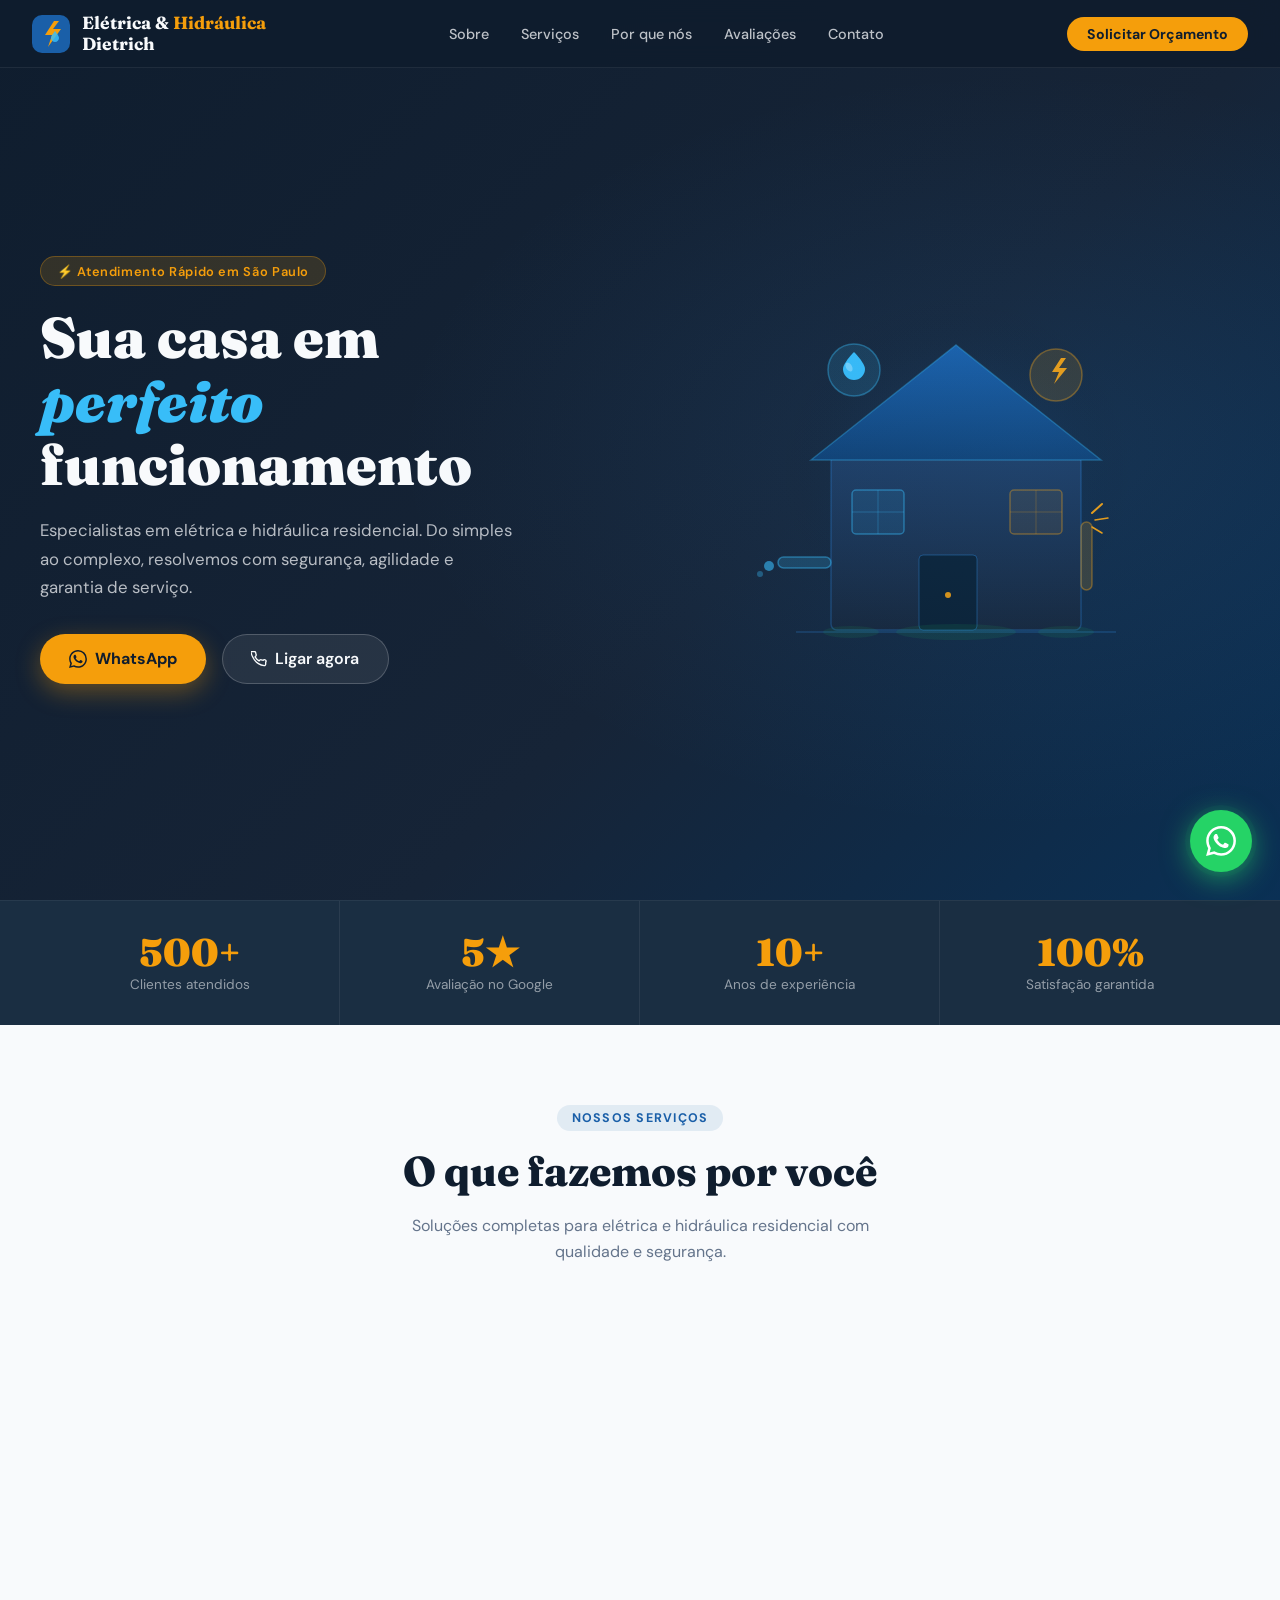
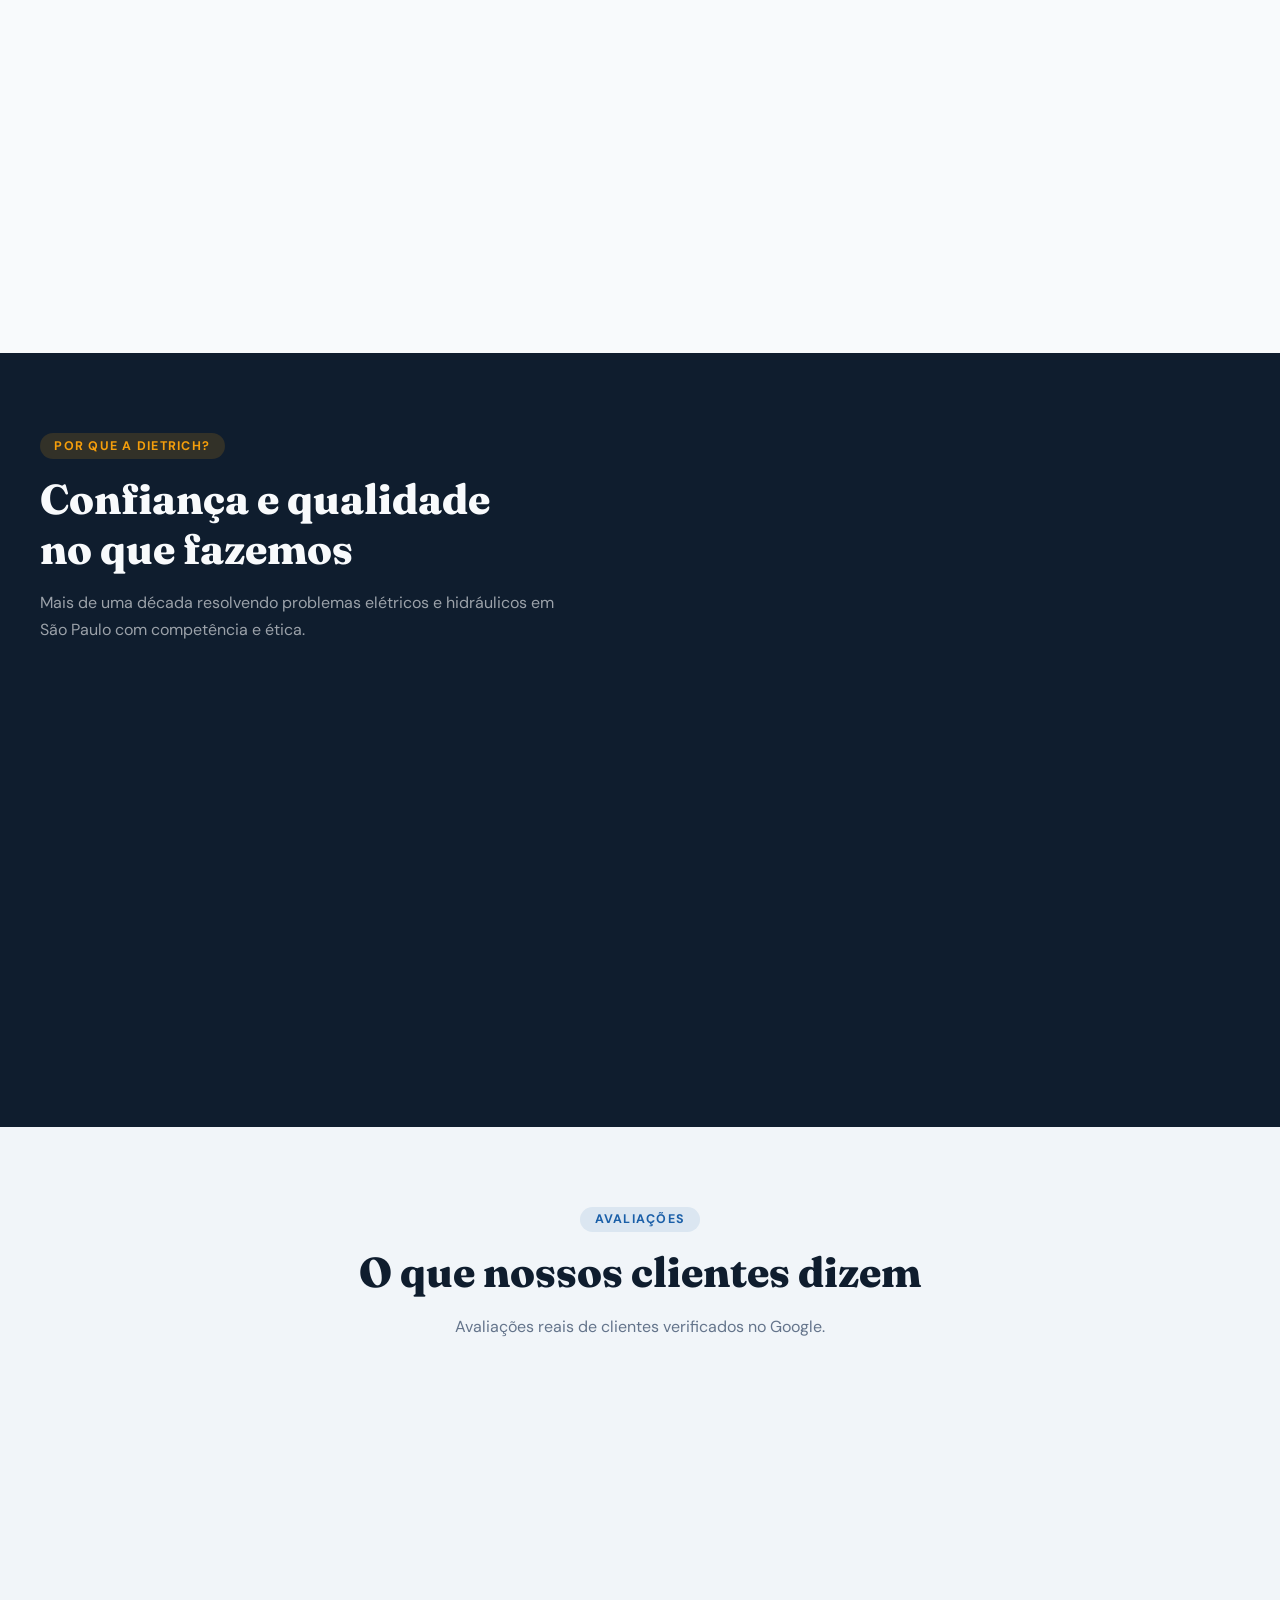
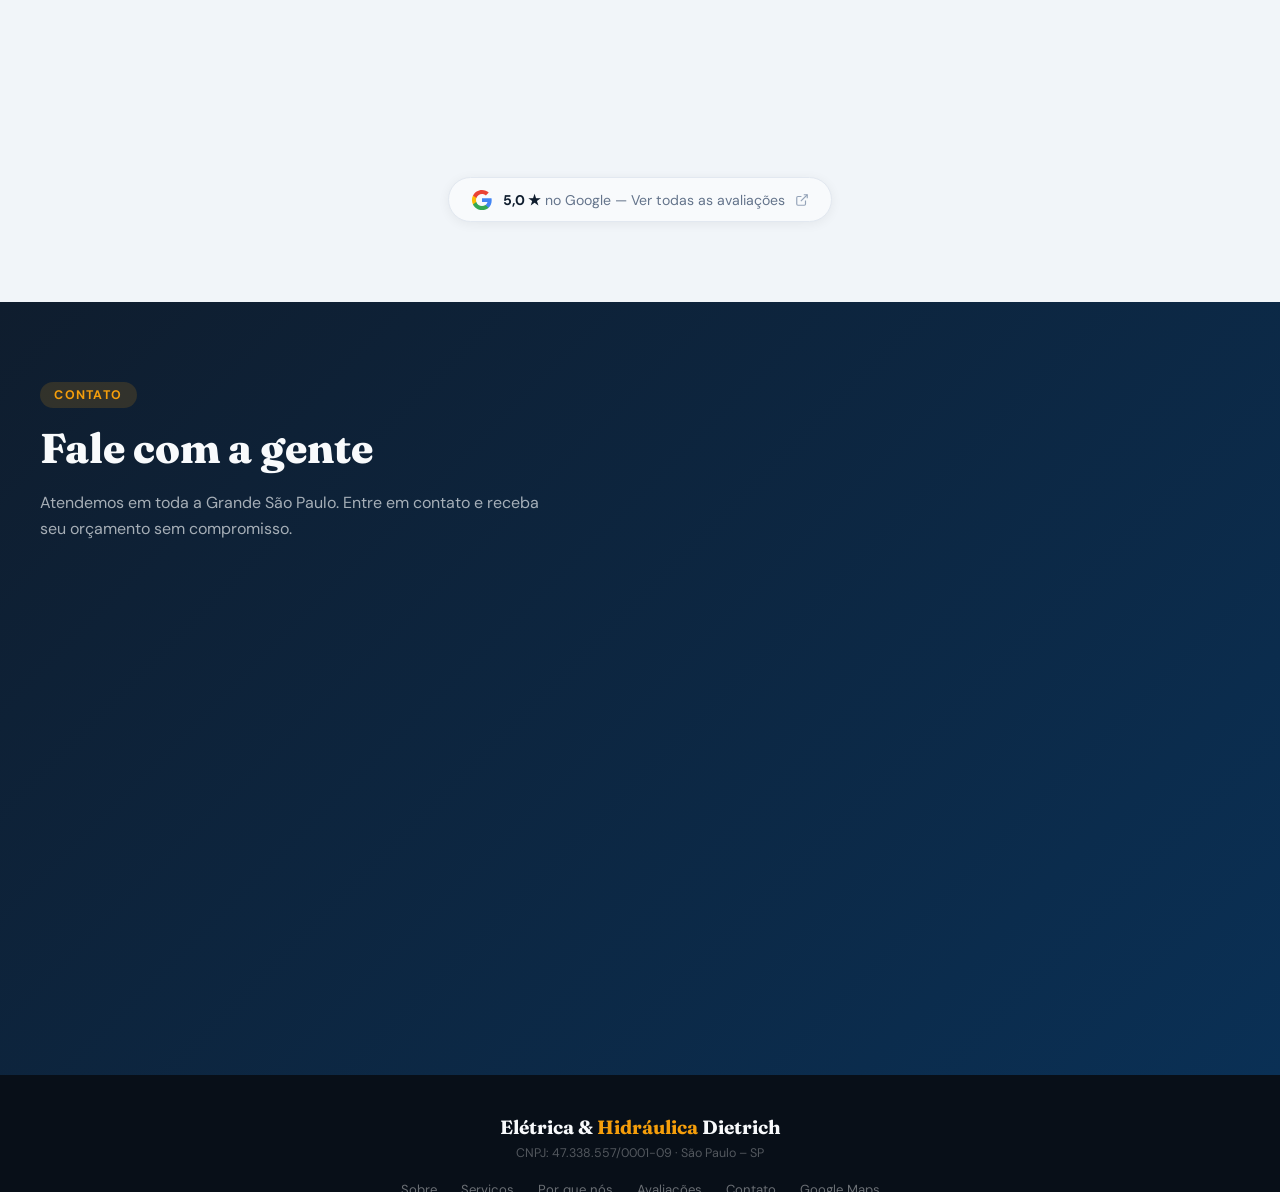
==== commit 513cf234: "update: Phone" ====
--- a/index.html
+++ b/index.html
@@ -1,12 +1,14 @@
 <!DOCTYPE html>
 <html lang="pt-BR">
+
 <head>
   <meta charset="UTF-8" />
   <meta http-equiv="refresh" content="0; url=pt-br/" />
   <link rel="canonical" href="/pt-br/" />
   <title>Elétrica &amp; Hidráulica Dietrich</title>
 </head>
+
 <body>
-  <p>Redirecionando… <a href="pt-br/">Clique aqui se não for redirecionado.</a></p>
 </body>
-</html>
+
+</html>
